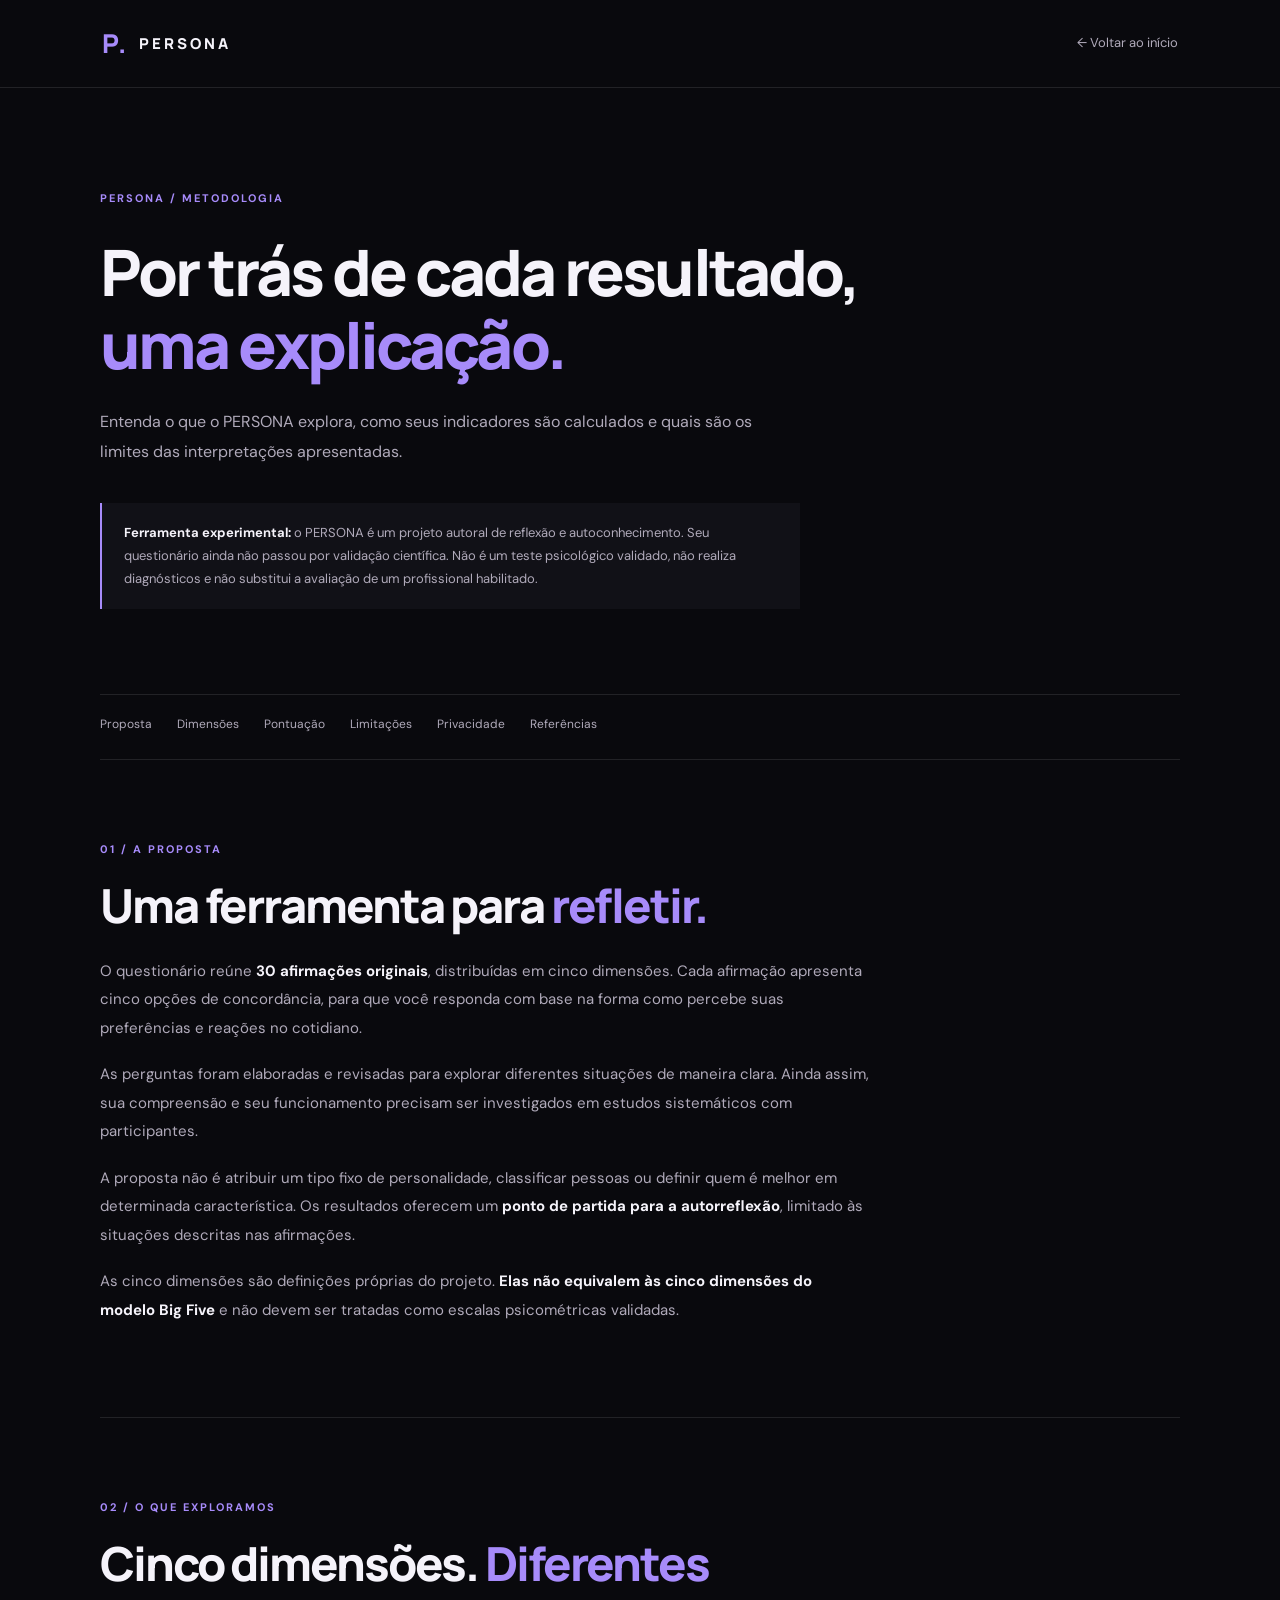
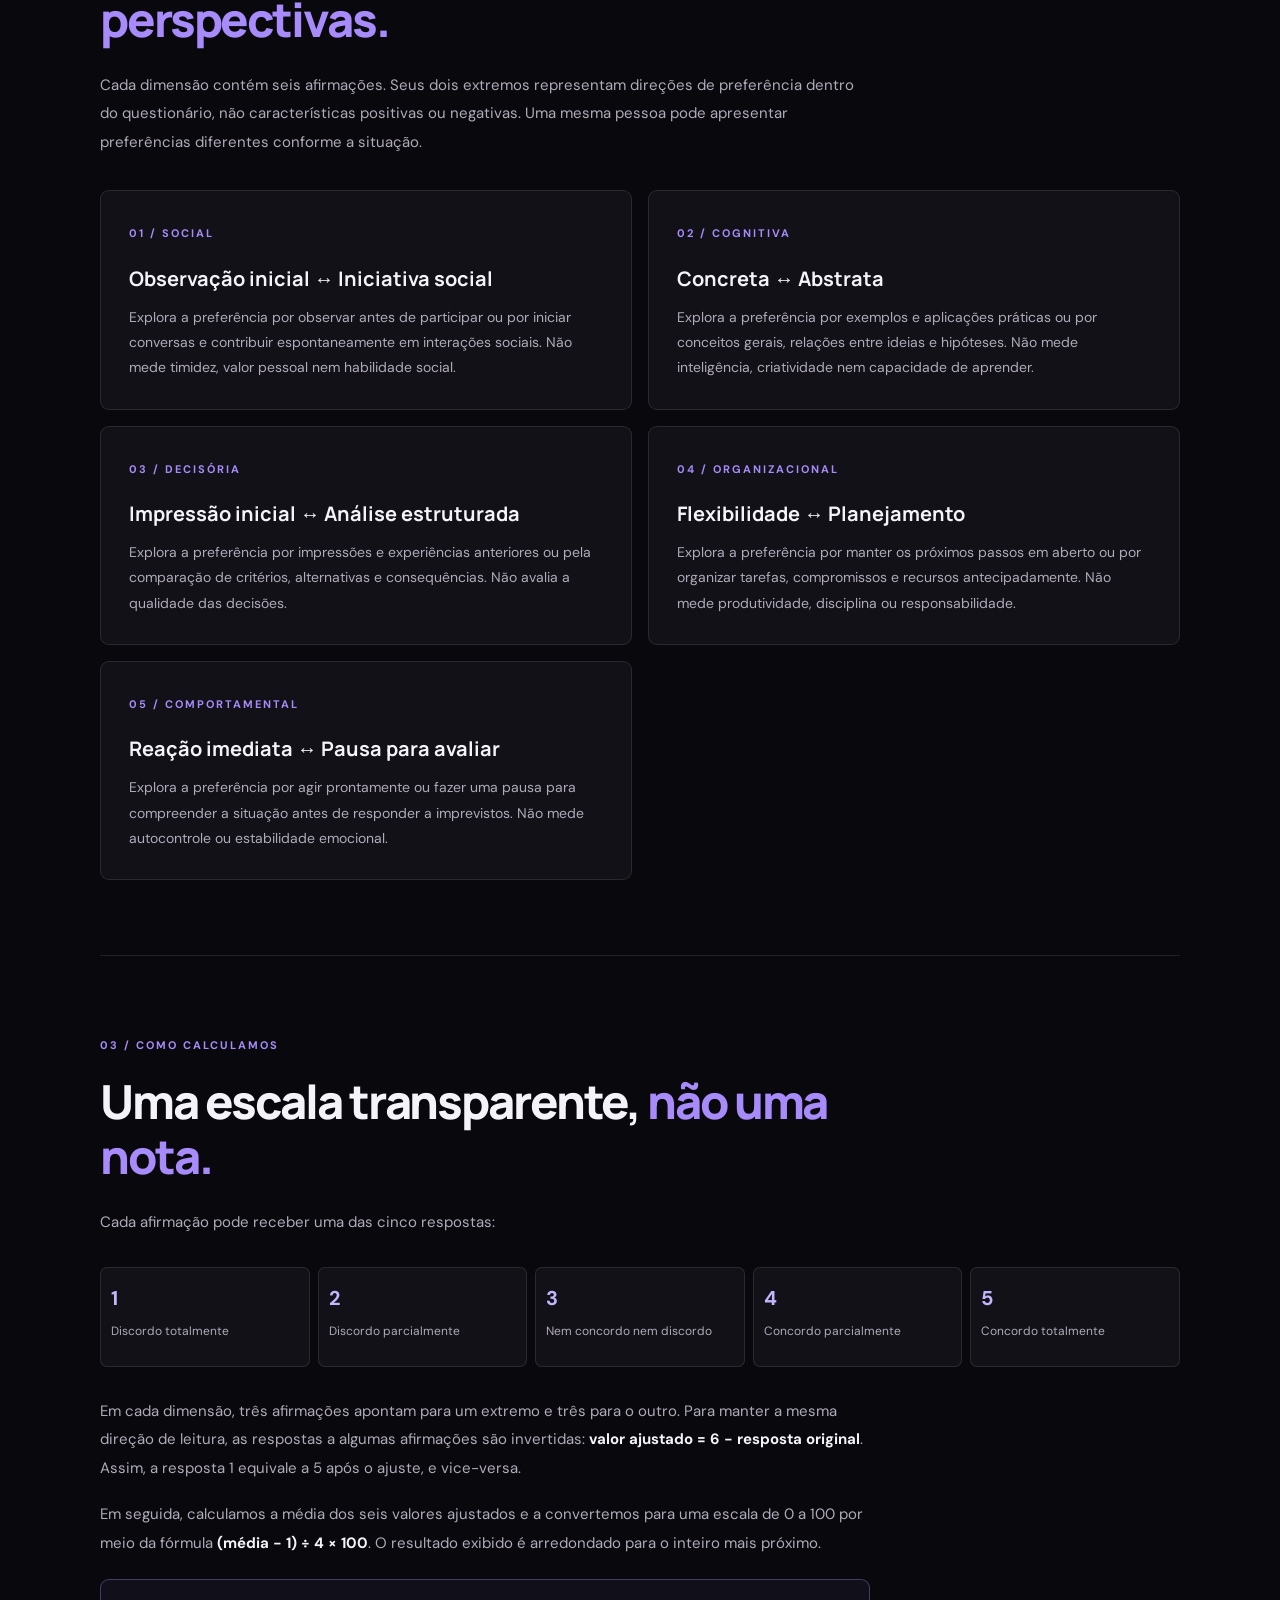
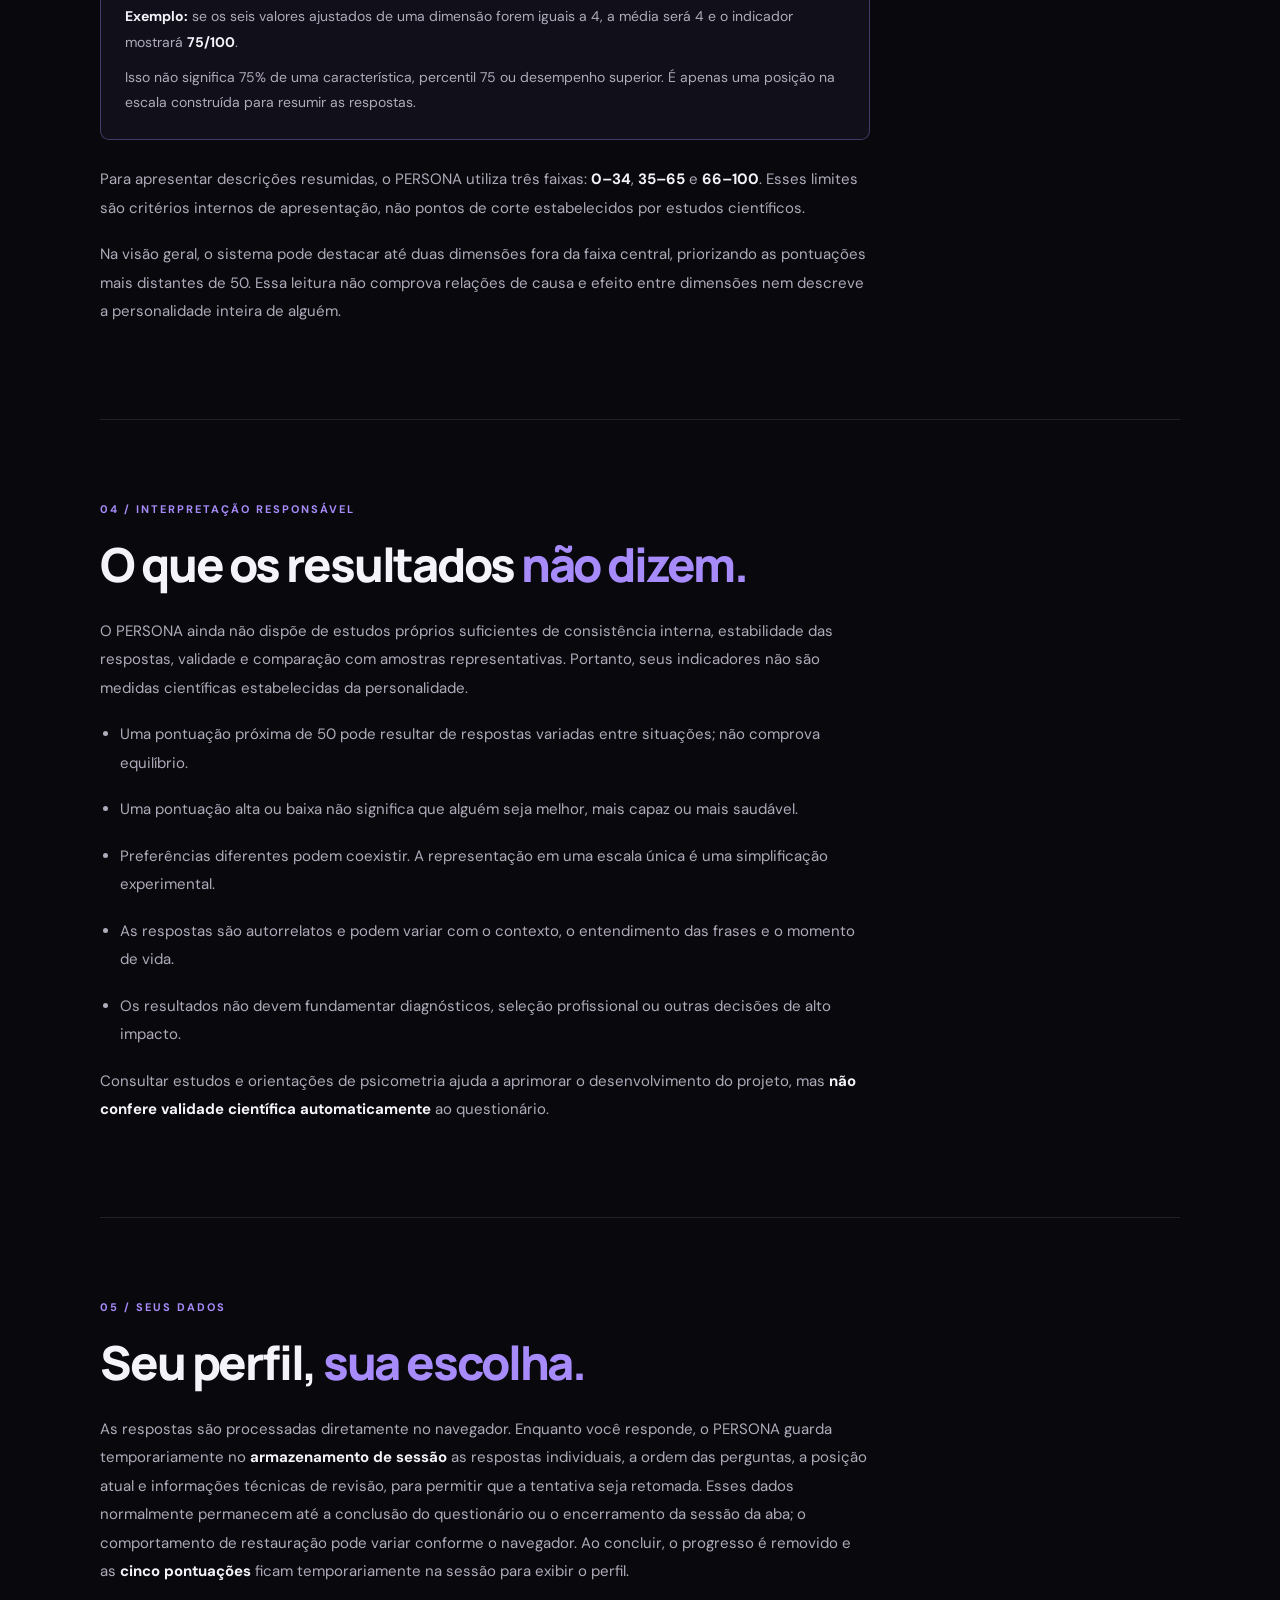
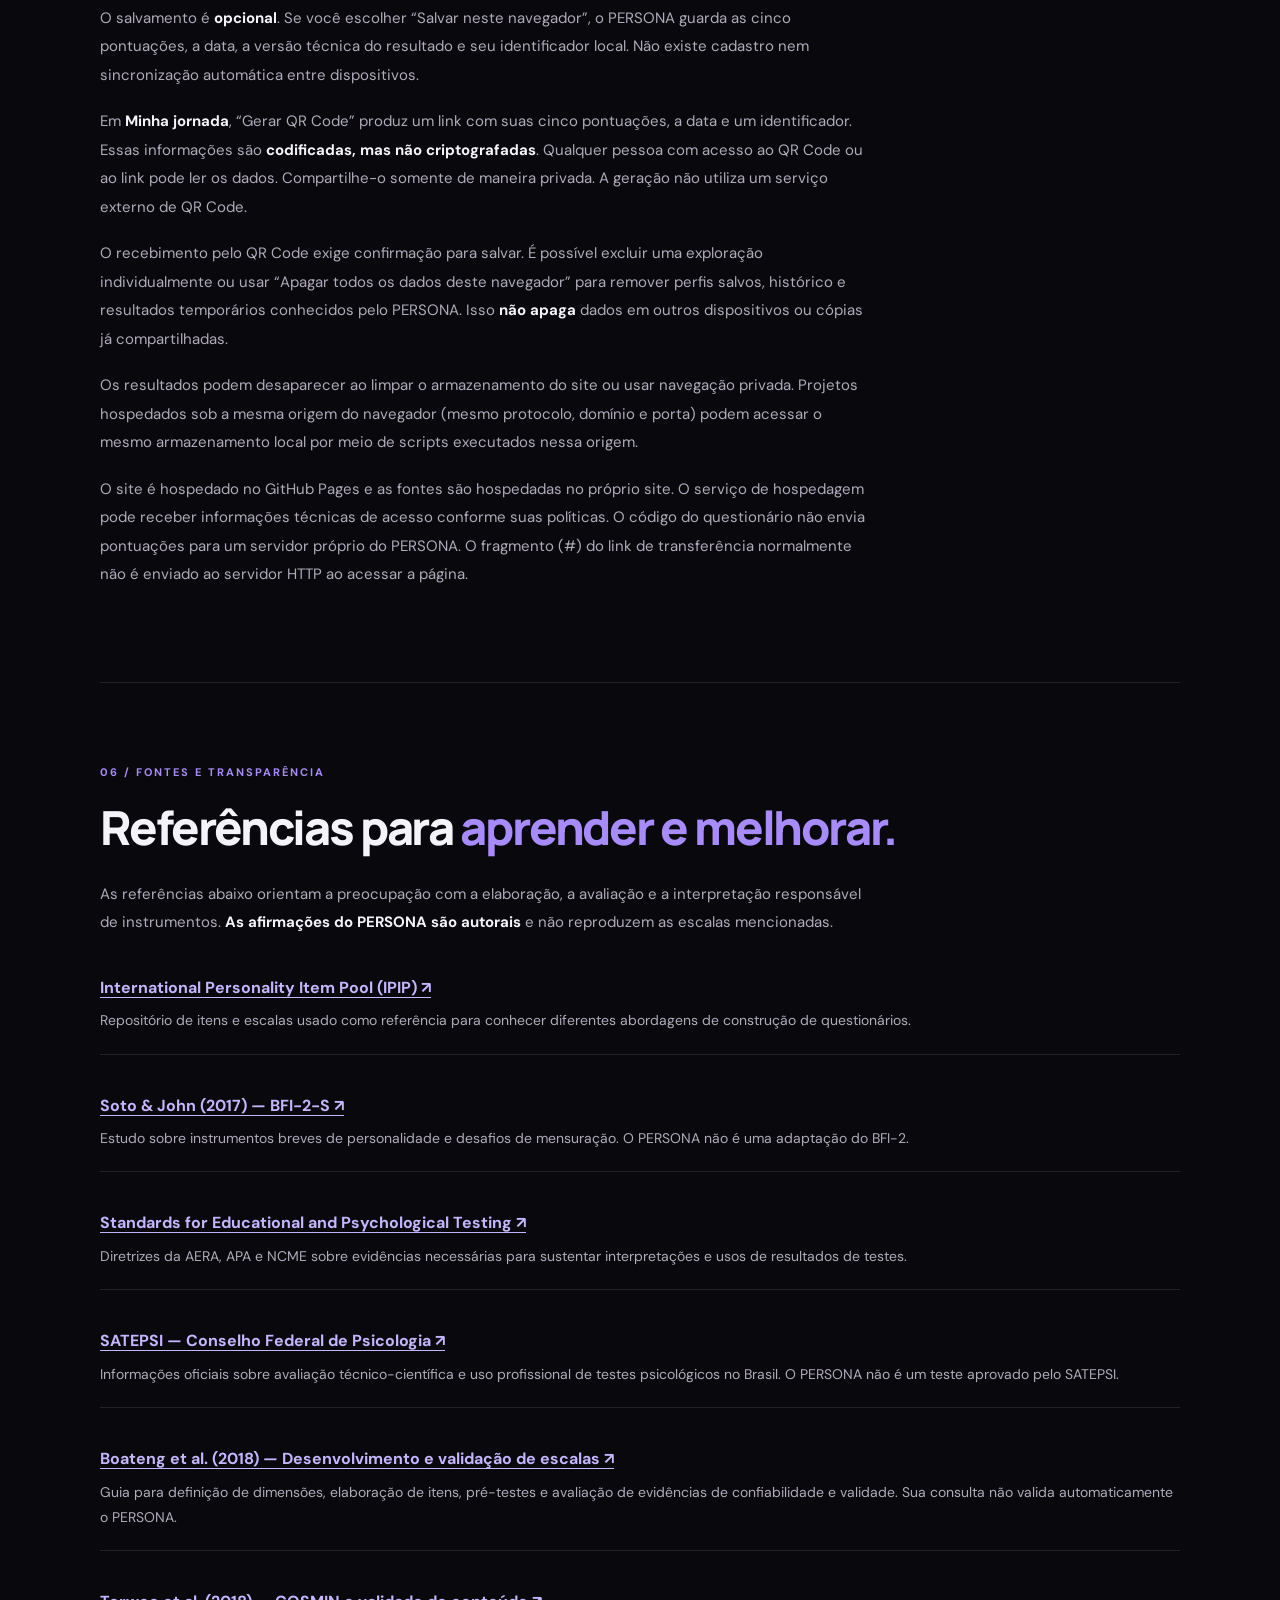
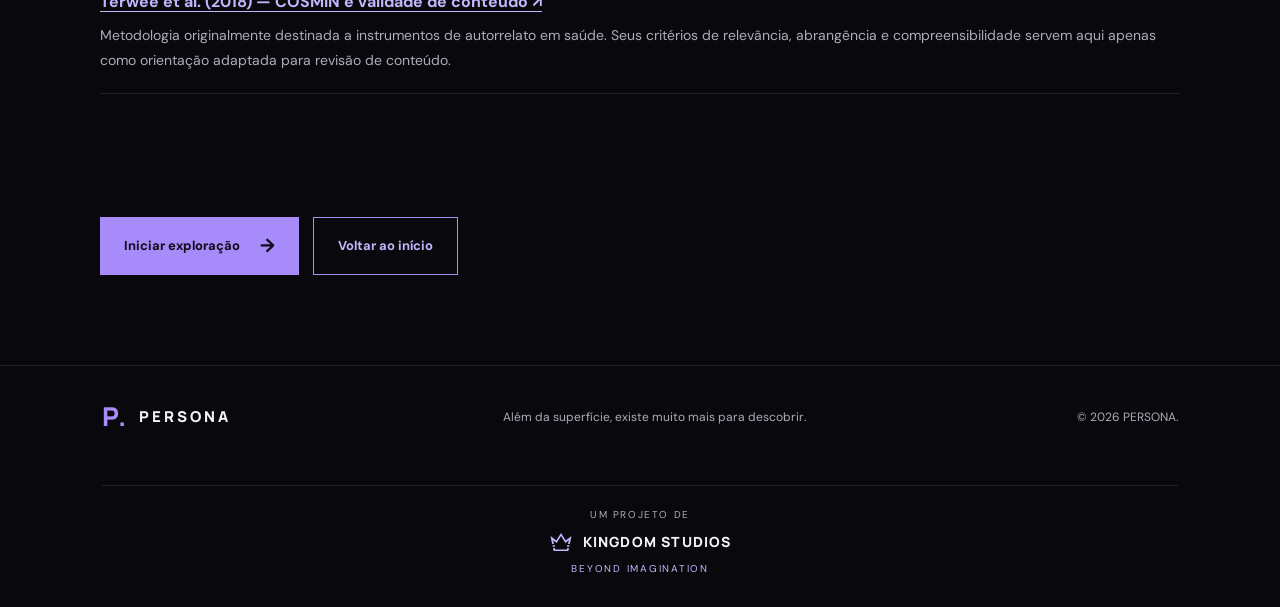
==== metodologia.html @ 6b1ae789 "fix(a11y): clarify result meters and sharing previews" ====
<!DOCTYPE html>
<html lang="pt-BR">
<head>
    <meta charset="UTF-8">
    <link rel="icon" type="image/svg+xml" href="persona-icon.svg?v=1">
    <meta http-equiv="Content-Security-Policy" content="default-src 'self'; script-src 'self'; style-src 'self'; font-src 'self'; img-src 'self' data:; connect-src 'self'; object-src 'none'; frame-src 'none'; base-uri 'self'; form-action 'self'; upgrade-insecure-requests">
    <meta name="referrer" content="no-referrer">
    <meta name="viewport" content="width=device-width, initial-scale=1.0">
    <meta name="description" content="Conheça a metodologia do PERSONA: dimensões exploradas, elaboração das perguntas, cálculo dos indicadores, limitações e privacidade.">
    <meta name="theme-color" content="#09090d">
    <title>Metodologia — PERSONA</title>

    <link rel="stylesheet" href="fonts.css?v=2">
    <link rel="stylesheet" href="style.css?v=3">
    <link rel="stylesheet" href="metodologia.css?v=1">
    <link rel="stylesheet" href="persona-interface.css?v=1">

</head>
<body>
    <a class="skip-link" href="#conteudo-principal">Pular para o conteúdo principal</a>
    <header class="header">
        <a href="index.html" class="logo" aria-label="PERSONA — Página inicial">
            <span class="logo-symbol">P.</span> PERSONA
        </a>
        <a href="index.html" class="header-link">← Voltar ao início</a>
    </header>

    <main id="conteudo-principal" tabindex="-1" class="method-main">
        <section class="method-hero" aria-labelledby="method-title">
            <span class="method-tag">PERSONA / METODOLOGIA</span>
            <h1 id="method-title">Por trás de cada resultado, <span>uma explicação.</span></h1>
            <p class="method-lead">
                Entenda o que o PERSONA explora, como seus indicadores são calculados
                e quais são os limites das interpretações apresentadas.
            </p>
            <div class="method-notice">
                <strong>Ferramenta experimental:</strong> o PERSONA é um projeto autoral
                de reflexão e autoconhecimento. Seu questionário ainda não passou
                por validação científica. Não é um teste psicológico validado,
                não realiza diagnósticos e não substitui a avaliação de um
                profissional habilitado.
            </div>
        </section>

        <nav class="method-nav" aria-label="Seções da metodologia">
            <a href="#proposta">Proposta</a>
            <a href="#dimensoes">Dimensões</a>
            <a href="#pontuacao">Pontuação</a>
            <a href="#limites">Limitações</a>
            <a href="#privacidade">Privacidade</a>
            <a href="#referencias">Referências</a>
        </nav>

        <section class="method-section" id="proposta" aria-labelledby="proposta-title">
            <span class="method-tag">01 / A PROPOSTA</span>
            <h2 id="proposta-title">Uma ferramenta para <span>refletir.</span></h2>
            <div class="method-text">
                <p>
                    O questionário reúne <strong>30 afirmações originais</strong>,
                    distribuídas em cinco dimensões. Cada afirmação apresenta
                    cinco opções de concordância, para que você responda com base
                    na forma como percebe suas preferências e reações no cotidiano.
                </p>
                <p>
                    As perguntas foram elaboradas e revisadas para explorar
                    diferentes situações de maneira clara. Ainda assim, sua
                    compreensão e seu funcionamento precisam ser investigados
                    em estudos sistemáticos com participantes.
                </p>
                <p>
                    A proposta não é atribuir um tipo fixo de personalidade,
                    classificar pessoas ou definir quem é melhor em determinada
                    característica. Os resultados oferecem um <strong>ponto de
                    partida para a autorreflexão</strong>, limitado às situações
                    descritas nas afirmações.
                </p>
                <p>
                    As cinco dimensões são definições próprias do projeto.
                    <strong>Elas não equivalem às cinco dimensões do modelo Big Five</strong>
                    e não devem ser tratadas como escalas psicométricas validadas.
                </p>
            </div>
        </section>

        <section class="method-section" id="dimensoes" aria-labelledby="dimensoes-title">
            <span class="method-tag">02 / O QUE EXPLORAMOS</span>
            <h2 id="dimensoes-title">Cinco dimensões. <span>Diferentes perspectivas.</span></h2>
            <div class="method-text">
                <p>
                    Cada dimensão contém seis afirmações. Seus dois extremos
                    representam direções de preferência dentro do questionário,
                    não características positivas ou negativas. Uma mesma pessoa
                    pode apresentar preferências diferentes conforme a situação.
                </p>
            </div>
            <div class="method-grid">
                <article class="method-card">
                    <span class="method-number">01 / SOCIAL</span>
                    <h3>Observação inicial ↔ Iniciativa social</h3>
                    <p>
                        Explora a preferência por observar antes de participar
                        ou por iniciar conversas e contribuir espontaneamente
                        em interações sociais. Não mede timidez, valor pessoal
                        nem habilidade social.
                    </p>
                </article>
                <article class="method-card">
                    <span class="method-number">02 / COGNITIVA</span>
                    <h3>Concreta ↔ Abstrata</h3>
                    <p>
                        Explora a preferência por exemplos e aplicações práticas
                        ou por conceitos gerais, relações entre ideias e hipóteses.
                        Não mede inteligência, criatividade nem capacidade de aprender.
                    </p>
                </article>
                <article class="method-card">
                    <span class="method-number">03 / DECISÓRIA</span>
                    <h3>Impressão inicial ↔ Análise estruturada</h3>
                    <p>
                        Explora a preferência por impressões e experiências
                        anteriores ou pela comparação de critérios, alternativas
                        e consequências. Não avalia a qualidade das decisões.
                    </p>
                </article>
                <article class="method-card">
                    <span class="method-number">04 / ORGANIZACIONAL</span>
                    <h3>Flexibilidade ↔ Planejamento</h3>
                    <p>
                        Explora a preferência por manter os próximos passos
                        em aberto ou por organizar tarefas, compromissos e
                        recursos antecipadamente. Não mede produtividade,
                        disciplina ou responsabilidade.
                    </p>
                </article>
                <article class="method-card">
                    <span class="method-number">05 / COMPORTAMENTAL</span>
                    <h3>Reação imediata ↔ Pausa para avaliar</h3>
                    <p>
                        Explora a preferência por agir prontamente ou fazer
                        uma pausa para compreender a situação antes de responder
                        a imprevistos. Não mede autocontrole ou estabilidade emocional.
                    </p>
                </article>
            </div>
        </section>

        <section class="method-section" id="pontuacao" aria-labelledby="pontuacao-title">
            <span class="method-tag">03 / COMO CALCULAMOS</span>
            <h2 id="pontuacao-title">Uma escala transparente, <span>não uma nota.</span></h2>
            <div class="method-text">
                <p>Cada afirmação pode receber uma das cinco respostas:</p>
            </div>
            <div class="method-scale" aria-label="Escala de concordância, de um a cinco">
                <div class="method-scale-item"><b>1</b><span>Discordo totalmente</span></div>
                <div class="method-scale-item"><b>2</b><span>Discordo parcialmente</span></div>
                <div class="method-scale-item"><b>3</b><span>Nem concordo nem discordo</span></div>
                <div class="method-scale-item"><b>4</b><span>Concordo parcialmente</span></div>
                <div class="method-scale-item"><b>5</b><span>Concordo totalmente</span></div>
            </div>
            <div class="method-text">
                <p>
                    Em cada dimensão, três afirmações apontam para um extremo
                    e três para o outro. Para manter a mesma direção de leitura,
                    as respostas a algumas afirmações são invertidas:
                    <strong>valor ajustado = 6 − resposta original</strong>.
                    Assim, a resposta 1 equivale a 5 após o ajuste, e vice-versa.
                </p>
                <p>
                    Em seguida, calculamos a média dos seis valores ajustados
                    e a convertemos para uma escala de 0 a 100 por meio da fórmula
                    <strong>(média − 1) ÷ 4 × 100</strong>. O resultado exibido
                    é arredondado para o inteiro mais próximo.
                </p>
            </div>
            <div class="method-example">
                <p>
                    <strong>Exemplo:</strong> se os seis valores ajustados de
                    uma dimensão forem iguais a 4, a média será 4 e o indicador
                    mostrará <strong>75/100</strong>.
                </p>
                <p>
                    Isso não significa 75% de uma característica, percentil 75
                    ou desempenho superior. É apenas uma posição na escala
                    construída para resumir as respostas.
                </p>
            </div>
            <div class="method-text method-text--spaced">
                <p>
                    Para apresentar descrições resumidas, o PERSONA utiliza
                    três faixas: <strong>0–34</strong>, <strong>35–65</strong>
                    e <strong>66–100</strong>. Esses limites são critérios
                    internos de apresentação, não pontos de corte estabelecidos
                    por estudos científicos.
                </p>
                <p>
                    Na visão geral, o sistema pode destacar até duas dimensões
                    fora da faixa central, priorizando as pontuações mais distantes
                    de 50. Essa leitura não comprova relações de causa e efeito
                    entre dimensões nem descreve a personalidade inteira de alguém.
                </p>
            </div>
        </section>

        <section class="method-section" id="limites" aria-labelledby="limites-title">
            <span class="method-tag">04 / INTERPRETAÇÃO RESPONSÁVEL</span>
            <h2 id="limites-title">O que os resultados <span>não dizem.</span></h2>
            <div class="method-text">
                <p>
                    O PERSONA ainda não dispõe de estudos próprios suficientes
                    de consistência interna, estabilidade das respostas, validade
                    e comparação com amostras representativas. Portanto, seus
                    indicadores não são medidas científicas estabelecidas da personalidade.
                </p>
                <ul class="method-list">
                    <li>Uma pontuação próxima de 50 pode resultar de respostas variadas entre situações; não comprova equilíbrio.</li>
                    <li>Uma pontuação alta ou baixa não significa que alguém seja melhor, mais capaz ou mais saudável.</li>
                    <li>Preferências diferentes podem coexistir. A representação em uma escala única é uma simplificação experimental.</li>
                    <li>As respostas são autorrelatos e podem variar com o contexto, o entendimento das frases e o momento de vida.</li>
                    <li>Os resultados não devem fundamentar diagnósticos, seleção profissional ou outras decisões de alto impacto.</li>
                </ul>
                <p>
                    Consultar estudos e orientações de psicometria ajuda a aprimorar
                    o desenvolvimento do projeto, mas <strong>não confere validade
                    científica automaticamente</strong> ao questionário.
                </p>
            </div>
        </section>

        <section class="method-section" id="privacidade" aria-labelledby="privacidade-title">
            <span class="method-tag">05 / SEUS DADOS</span>
            <h2 id="privacidade-title">Seu perfil, <span>sua escolha.</span></h2>
            <div class="method-text">
                <p>As respostas são processadas diretamente no navegador. Enquanto você responde, o PERSONA guarda temporariamente no <strong>armazenamento de sessão</strong> as respostas individuais, a ordem das perguntas, a posição atual e informações técnicas de revisão, para permitir que a tentativa seja retomada. Esses dados normalmente permanecem até a conclusão do questionário ou o encerramento da sessão da aba; o comportamento de restauração pode variar conforme o navegador. Ao concluir, o progresso é removido e as <strong>cinco pontuações</strong> ficam temporariamente na sessão para exibir o perfil.</p>
                <p>O salvamento é <strong>opcional</strong>. Se você escolher “Salvar neste navegador”, o PERSONA guarda as cinco pontuações, a data, a versão técnica do resultado e seu identificador local. Não existe cadastro nem sincronização automática entre dispositivos.</p>
                <p>Em <strong>Minha jornada</strong>, “Gerar QR Code” produz um link com suas cinco pontuações, a data e um identificador. Essas informações são <strong>codificadas, mas não criptografadas</strong>. Qualquer pessoa com acesso ao QR Code ou ao link pode ler os dados. Compartilhe-o somente de maneira privada. A geração não utiliza um serviço externo de QR Code.</p>
                <p>O recebimento pelo QR Code exige confirmação para salvar. É possível excluir uma exploração individualmente ou usar <a href="minha-jornada.html#privacidade-local">“Apagar todos os dados deste navegador”</a> para remover perfis salvos, histórico e resultados temporários conhecidos pelo PERSONA. Isso <strong>não apaga</strong> dados em outros dispositivos ou cópias já compartilhadas.</p>
                <p>Os resultados podem desaparecer ao limpar o armazenamento do site ou usar navegação privada. Projetos hospedados sob a mesma origem do navegador (mesmo protocolo, domínio e porta) podem acessar o mesmo armazenamento local por meio de scripts executados nessa origem.</p>
                <p>O site é hospedado no GitHub Pages e as fontes são hospedadas no próprio site. O serviço de hospedagem pode receber informações técnicas de acesso conforme suas políticas. O código do questionário não envia pontuações para um servidor próprio do PERSONA. O fragmento (#) do link de transferência normalmente não é enviado ao servidor HTTP ao acessar a página.</p>
            </div>
        </section>

        <section class="method-section" id="referencias" aria-labelledby="referencias-title">
            <span class="method-tag">06 / FONTES E TRANSPARÊNCIA</span>
            <h2 id="referencias-title">Referências para <span>aprender e melhorar.</span></h2>
            <div class="method-text">
                <p>
                    As referências abaixo orientam a preocupação com a elaboração,
                    a avaliação e a interpretação responsável de instrumentos.
                    <strong>As afirmações do PERSONA são autorais</strong> e não
                    reproduzem as escalas mencionadas.
                </p>
            </div>
            <div class="method-reference">
                <a href="https://ipip.ori.org/" target="_blank" rel="noopener noreferrer">International Personality Item Pool (IPIP) ↗</a>
                <p>Repositório de itens e escalas usado como referência para conhecer diferentes abordagens de construção de questionários.</p>
            </div>
            <div class="method-reference">
                <a href="https://www.sciencedirect.com/science/article/pii/S0092656616301325" target="_blank" rel="noopener noreferrer">Soto &amp; John (2017) — BFI-2-S ↗</a>
                <p>Estudo sobre instrumentos breves de personalidade e desafios de mensuração. O PERSONA não é uma adaptação do BFI-2.</p>
            </div>
            <div class="method-reference">
                <a href="https://www.testingstandards.net/" target="_blank" rel="noopener noreferrer">Standards for Educational and Psychological Testing ↗</a>
                <p>Diretrizes da AERA, APA e NCME sobre evidências necessárias para sustentar interpretações e usos de resultados de testes.</p>
            </div>
            <div class="method-reference">
                <a href="https://satepsi.cfp.org.br/" target="_blank" rel="noopener noreferrer">SATEPSI — Conselho Federal de Psicologia ↗</a>
                <p>Informações oficiais sobre avaliação técnico-científica e uso profissional de testes psicológicos no Brasil. O PERSONA não é um teste aprovado pelo SATEPSI.</p>
            </div>
            <div class="method-reference">
                <a href="https://doi.org/10.3389/fpubh.2018.00149" target="_blank" rel="noopener noreferrer">Boateng et al. (2018) — Desenvolvimento e validação de escalas ↗</a>
                <p>Guia para definição de dimensões, elaboração de itens, pré-testes e avaliação de evidências de confiabilidade e validade. Sua consulta não valida automaticamente o PERSONA.</p>
            </div>
            <div class="method-reference">
                <a href="https://doi.org/10.1007/s11136-018-1829-0" target="_blank" rel="noopener noreferrer">Terwee et al. (2018) — COSMIN e validade de conteúdo ↗</a>
                <p>Metodologia originalmente destinada a instrumentos de autorrelato em saúde. Seus critérios de relevância, abrangência e compreensibilidade servem aqui apenas como orientação adaptada para revisão de conteúdo.</p>
            </div>
        </section>

        <div class="method-footer-actions">
            <a href="quiz.html" class="primary-button">Iniciar exploração <span aria-hidden="true">→</span></a>
            <a href="index.html" class="secondary-button">Voltar ao início</a>
        </div>
    </main>

    <footer class="footer">
        <a href="index.html" class="logo" aria-label="PERSONA — Página inicial">
            <span class="logo-symbol">P.</span> PERSONA
        </a>
        <p>Além da superfície, existe muito mais para descobrir.</p>
        <span>© <span id="current-year"></span> PERSONA.</span>
    </footer>

    <!-- Ano do rodapé atualizado pelo módulo persona-interface.js -->
    <script src="persona-interface.js?v=5" defer></script>
</body>
</html>
---- fonts.css ----
/* Fontes locais do Persona — licenças em /fonts */
@font-face {
  font-family: "DM Sans";
  src: url("./fonts/DMSans%5Bopsz%2Cwght%5D.ttf?v=1") format("truetype");
  font-style: normal;
  font-weight: 400 700;
  font-display: swap;
}

@font-face {
  font-family: "Manrope";
  src: url("./fonts/Manrope%5Bwght%5D.ttf?v=1") format("truetype");
  font-style: normal;
  font-weight: 400 800;
  font-display: swap;
}
---- style.css ----
:root {
    --background: #09090d;
    --surface: #111117;
    --surface-hover: #191820;

    --purple: #a78bfa;
    --purple-light: #c4b5fd;

    --text: #f5f3fa;
    --muted: #b0aaba;

    --border: rgba(255, 255, 255, 0.10);
}

* {
    margin: 0;
    padding: 0;
    box-sizing: border-box;
}

html {
    scroll-behavior: smooth;
}

body {
    background: var(--background);
    color: var(--text);
    font-family: "DM Sans", sans-serif;
    line-height: 1.6;
    overflow-x: hidden;
}

a {
    color: inherit;
    text-decoration: none;
}

/* Indicador global de foco; regras específicas podem refiná-lo. */
:where(a[href], button, input, select, textarea, summary, [tabindex]):focus-visible {
    outline: 2px solid var(--purple-light);
    outline-offset: 5px;
}

::selection {
    background: var(--purple);
    color: #100c19;
}

/* =========================
   CABEÇALHO
========================= */

.header {
    width: 100%;
    min-height: 88px;
    padding: 0 8%;

    display: flex;
    align-items: center;
    justify-content: space-between;
    gap: 24px;

    border-bottom: 1px solid var(--border);
}

.logo {
    display: flex;
    align-items: center;
    gap: 10px;

    font-family: "Manrope", sans-serif;
    font-size: 15px;
    font-weight: 800;
    letter-spacing: 3px;
    white-space: nowrap;
}

.logo-symbol {
    color: var(--purple);
    font-size: 26px;
}

.navigation {
    display: flex;
    align-items: center;
    gap: 38px;
}

.navigation a,
.header-link {
    font-size: 13px;
    color: var(--muted);
    transition: color 0.25s ease;
}

.navigation a:hover,
.header-link:hover {
    color: var(--purple-light);
}

.header-link span {
    color: var(--purple);
    margin-left: 5px;
}

/* =========================
   SEÇÃO PRINCIPAL
========================= */

.hero {
    min-height: 690px;
    padding: 100px 10% 110px;

    display: grid;
    grid-template-columns:
        minmax(0, 1.45fr)
        minmax(0, 0.85fr);

    align-items: center;
    gap: clamp(30px, 4vw, 65px);

    position: relative;
    overflow: hidden;
}

.hero-content {
    min-width: 0;
    max-width: 720px;
    position: relative;
    z-index: 2;
}

.eyebrow,
.section-tag {
    font-size: 11px;
    letter-spacing: 2.5px;
    color: var(--purple);
    font-weight: 700;
}

.eyebrow {
    display: flex;
    align-items: center;
    gap: 10px;
    margin-bottom: 30px;
}

.status-dot {
    width: 7px;
    height: 7px;
    flex-shrink: 0;

    background: var(--purple);
    border-radius: 50%;
    box-shadow: 0 0 12px var(--purple);
}

h1,
h2 {
    font-family: "Manrope", sans-serif;
    font-weight: 800;
    letter-spacing: -0.045em;
    line-height: 1.12;
}

.hero h1 {
    font-size: clamp(44px, 4.3vw, 64px);
    text-wrap: balance;
}

h1 span,
h2 span {
    color: var(--purple);
}

.hero-description {
    color: var(--muted);
    max-width: 465px;

    margin: 30px 0 35px;

    font-size: 15px;
    line-height: 1.85;
}

/* =========================
   BOTÕES
========================= */

.primary-button,
.secondary-button {
    display: inline-flex;
    align-items: center;
    justify-content: center;
    gap: 20px;

    padding: 16px 24px;

    font-size: 13px;
    font-weight: 700;
    line-height: 1.4;

    transition:
        background 0.25s ease,
        color 0.25s ease,
        transform 0.25s ease,
        border-color 0.25s ease;
}

.primary-button {
    background: var(--purple);
    color: #100c19;
}

.primary-button:hover {
    background: var(--purple-light);
    transform: translateY(-3px);
}

.primary-button span {
    font-size: 19px;
}

.hero-note {
    margin-top: 48px;

    display: flex;
    align-items: center;
    gap: 12px;

    color: var(--muted);
    font-size: 12px;
    letter-spacing: 0.5px;
}

.note-line {
    width: 35px;
    height: 1px;
    flex-shrink: 0;
    background: var(--purple);
}

/* =========================
   IDENTIDADE GEOMÉTRICA
========================= */

.hero-visual {
    width: min(100%, 380px);
    aspect-ratio: 1;

    position: relative;
    display: grid;
    place-items: center;

    justify-self: center;
    isolation: isolate;
}

.visual-glow {
    position: absolute;

    width: 60%;
    height: 60%;

    background: rgba(139, 92, 246, 0.15);
    filter: blur(75px);
    border-radius: 50%;

    pointer-events: none;
}

.orbit {
    position: absolute;

    border: 1px solid rgba(167, 139, 250, 0.27);
    border-radius: 50%;

    pointer-events: none;
}

.orbit-one {
    width: 42%;
    height: 42%;
}

.orbit-two {
    width: 68%;
    height: 68%;
}

.orbit-three {
    width: 94%;
    height: 94%;

    border-style: dashed;
    animation: rotate 48s linear infinite;
}

.visual-center {
    width: 105px;
    height: 105px;

    border: 1px solid var(--purple);

    display: grid;
    place-items: center;

    transform: rotate(45deg);

    background: rgba(167, 139, 250, 0.08);
    box-shadow: 0 0 55px rgba(167, 139, 250, 0.16);
}

.center-symbol {
    font-family: "Manrope", sans-serif;
    font-size: 55px;
    font-weight: 800;

    color: var(--purple-light);
    transform: rotate(-45deg);
}

.visual-label {
    position: absolute;

    font-size: 10px;
    letter-spacing: 1.5px;
    font-weight: 600;

    color: var(--muted);
    white-space: nowrap;
}

.label-one {
    top: 7%;
    left: 50%;
    transform: translateX(-50%);
}

.label-two {
    right: -3%;
    top: 50%;
    transform: translateY(-50%);
}

.label-three {
    bottom: 7%;
    left: 50%;
    transform: translateX(-50%);
}

.hero-index {
    position: absolute;
    bottom: 35px;
    right: 8%;

    display: flex;
    align-items: center;
    gap: 12px;

    color: var(--muted);
    font-size: 10px;
}

.hero-index span:first-child {
    color: var(--purple);
}

.index-line {
    width: 45px;
    height: 1px;
    background: var(--border);
}

/* =========================
   SEÇÕES
========================= */

.section {
    padding: 110px 10%;
    border-top: 1px solid var(--border);
}

.section-heading h2 {
    max-width: 900px;
    margin-top: 24px;

    font-size: clamp(36px, 4.5vw, 58px);
    text-wrap: balance;
}

/* =========================
   CONCEITO
========================= */

.concept-content {
    max-width: 570px;
    margin: 45px 0 0 auto;
}

.concept-content p {
    color: var(--muted);
    margin-bottom: 20px;

    line-height: 1.95;
    font-size: 15px;
}

.concept-content strong {
    color: var(--text);
    font-weight: 700;
}

.concept-signature {
    display: inline-block;
    margin-top: 15px;

    color: var(--purple);
    font-size: 11px;
    letter-spacing: 1.5px;
}

/* =========================
   DIMENSÕES
========================= */

.dimension-grid {
    margin-top: 55px;

    display: grid;
    grid-template-columns: repeat(3, minmax(0, 1fr));
    gap: 16px;
}

.dimension-card {
    position: relative;
    min-height: 235px;

    padding: 30px;

    background: var(--surface);
    border: 1px solid var(--border);

    transition:
        background 0.3s ease,
        border-color 0.3s ease,
        transform 0.3s ease;
}

.dimension-card:hover {
    background: var(--surface-hover);
    border-color: rgba(167, 139, 250, 0.5);
    transform: translateY(-4px);
}

.card-number {
    color: var(--purple);
    font-size: 11px;
    letter-spacing: 2px;
    font-weight: 700;
}

.dimension-card h3 {
    margin-top: 32px;

    font-family: "Manrope", sans-serif;
    font-size: 20px;
    font-weight: 700;
}

.dimension-card p {
    margin-top: 13px;

    color: var(--muted);
    font-size: 14px;
    line-height: 1.75;
}

.card-arrow {
    position: absolute;
    right: 27px;
    top: 27px;

    color: var(--purple);
    font-size: 15px;
}

/* =========================
   ENCERRAMENTO
========================= */

.closing {
    padding: 120px 10%;

    text-align: center;

    background: radial-gradient(
        ellipse at center,
        rgba(139, 92, 246, 0.12),
        transparent 65%
    );

    border-top: 1px solid var(--border);
}

.closing h2 {
    margin-top: 28px;
    font-size: clamp(40px, 5.5vw, 68px);
    text-wrap: balance;
}

.closing p {
    max-width: 580px;
    margin: 25px auto 35px;

    color: var(--muted);
    font-size: 15px;
    line-height: 1.8;
}

.secondary-button {
    background: transparent;
    border: 1px solid var(--purple);
    color: var(--purple-light);
}

.secondary-button:hover {
    background: var(--purple);
    color: #100c19;
    transform: translateY(-3px);
}

/* =========================
   RODAPÉ
========================= */

.footer {
    min-height: 110px;
    padding: 30px 8%;

    border-top: 1px solid var(--border);

    display: flex;
    align-items: center;
    justify-content: space-between;
    gap: 25px;
}

.footer p,
.footer > span {
    font-size: 12px;
    color: var(--muted);
}

/* =========================
   ANIMAÇÕES
========================= */

@keyframes rotate {
    from {
        transform: rotate(0deg);
    }

    to {
        transform: rotate(360deg);
    }
}

/* =========================
   TABLETS
========================= */

@media (max-width: 900px) {

    .hero {
        min-height: auto;
        padding: 85px 8% 105px;

        grid-template-columns: 1fr;
        gap: 45px;
    }

    .hero-content {
        max-width: 760px;
    }

    .hero h1 {
        font-size: clamp(45px, 6.4vw, 64px);
    }

    .hero-visual {
        width: min(100%, 330px);
        margin: 0 auto;
    }

    .hero-index {
        right: 8%;
        bottom: 25px;
    }

    .section {
        padding: 90px 8%;
    }

    .dimension-grid {
        grid-template-columns: repeat(2, minmax(0, 1fr));
    }

    .closing {
        padding: 100px 8%;
    }
}

/* =========================
   CELULARES
========================= */

@media (max-width: 600px) {

    .header {
        min-height: 72px;
        padding: 0 6%;
    }

    .logo {
        font-size: 13px;
        letter-spacing: 2px;
    }

    .logo-symbol {
        font-size: 23px;
    }

    .navigation {
        display: none;
    }

    .header-link {
        font-size: 12px;
    }

    .hero {
        padding: 75px 7% 90px;
        gap: 42px;
    }

    .eyebrow,
    .section-tag {
        font-size: 10px;
        letter-spacing: 1.7px;
    }

    .eyebrow {
        margin-bottom: 25px;
    }

    .hero h1 {
        font-size: clamp(36px, 10vw, 50px);
        letter-spacing: -0.05em;
        line-height: 1.14;
    }

    .hero h1 br {
        display: none;
    }

    .hero-description {
        margin: 25px 0 30px;
        font-size: 14px;
        line-height: 1.85;
    }

    .primary-button,
    .secondary-button {
        padding: 15px 21px;
        font-size: 12px;
    }

    .hero-note {
        margin-top: 38px;
        font-size: 11px;
    }

    .hero-visual {
        width: min(100%, 300px);
    }

    .visual-center {
        width: 85px;
        height: 85px;
    }

    .center-symbol {
        font-size: 45px;
    }

    .visual-label {
        font-size: 9px;
        letter-spacing: 1px;
    }

    .label-two {
        right: 0;
    }

    .hero-index {
        right: 7%;
        bottom: 22px;
    }

    .section {
        padding: 85px 7%;
    }

    .section-heading h2 {
        margin-top: 20px;
        font-size: clamp(32px, 8vw, 42px);
        letter-spacing: -0.04em;
    }

    .concept-content {
        margin-top: 35px;
    }

    .concept-content p {
        font-size: 14px;
        line-height: 1.85;
    }

    .concept-signature {
        font-size: 10px;
        letter-spacing: 1px;
    }

    .dimension-grid {
        grid-template-columns: 1fr;
        gap: 14px;
        margin-top: 40px;
    }

    .dimension-card {
        min-height: 190px;
        padding: 26px;
    }

    .dimension-card h3 {
        margin-top: 25px;
        font-size: 19px;
    }

    .dimension-card p {
        font-size: 14px;
    }

    .closing {
        padding: 90px 7%;
    }

    .closing h2 {
        font-size: clamp(36px, 9vw, 48px);
    }

    .closing p {
        font-size: 14px;
    }

    .footer {
        flex-direction: column;
        text-align: center;
        gap: 18px;
        padding: 35px 7%;
    }
}

/* =========================
   TELAS MUITO PEQUENAS
========================= */

@media (max-width: 360px) {

    .hero h1 {
        font-size: 34px;
    }

    .hero-visual {
        width: min(100%, 270px);
    }

    .dimension-card {
        padding: 23px;
    }
}

/* =========================
   ACESSIBILIDADE
========================= */

@media (prefers-reduced-motion: reduce) {

    *,
    *::before,
    *::after {
        scroll-behavior: auto !important;
        animation-duration: 0.01ms !important;
        animation-iteration-count: 1 !important;
        transition-duration: 0.01ms !important;
    }
}


/* =========================================
   PERSONA — NAVEGAÇÃO RESPONSIVA
   Celulares e tablets pequenos
========================================= */

@media (max-width: 760px) {

    .header {
        display: grid;
        grid-template-columns: minmax(0, 1fr) auto;
        align-items: center;

        width: 100%;
        height: auto;
        min-height: 0;

        padding: 14px 6% 12px;
        gap: 12px;

        border-bottom: 1px solid var(--border);
    }

    /* Logo na primeira linha */

    .header > .logo {
        grid-column: 1;
        grid-row: 1;
        min-width: 0;
    }

    /* Botão Explorar na primeira linha */

    .header > .header-link {
        grid-column: 2;
        grid-row: 1;
        justify-self: end;
        white-space: nowrap;
    }

    /* Navegação abaixo do logo */

    .header > .navigation {
        grid-column: 1 / -1;
        grid-row: 2;

        display: flex;
        flex-wrap: wrap;
        align-items: center;

        width: 100%;
        gap: 8px 22px;

        padding-top: 12px;
        border-top: 1px solid var(--border);
    }

    /* Links do menu */

    .header > .navigation a {
        display: inline-block;
        padding: 3px 0;

        font-size: 12px;
        line-height: 1.5;
        white-space: nowrap;
    }

}

/* Acessibilidade: salto para o conteúdo principal. */
.skip-link {
    position: fixed;
    top: 1rem;
    left: 1rem;
    z-index: 10000;
    padding: 0.75rem 1rem;
    background: #ffffff;
    color: #171020;
    border-radius: 0.5rem;
    font-weight: 700;
    transform: translateY(calc(-100% - 2rem));
}
.skip-link:focus {
    transform: none;
    outline: 3px solid #a78bfa;
    outline-offset: 3px;
}
---- metodologia.css ----
/* Estilos exclusivos da página Metodologia. */
/* Estilos próprios da página; preservam a identidade visual do PERSONA. */
        .method-main { width: min(1080px, 86%); margin: 0 auto; }
        .method-hero { padding: 96px 0 85px; }
        .method-tag {
            display: inline-block; color: var(--purple); font-size: 11px;
            font-weight: 700; letter-spacing: 2px; text-transform: uppercase;
        }
        .method-hero h1 {
            max-width: 850px; margin: 25px 0;
            font-size: clamp(38px, 5vw, 68px); line-height: 1.15;
        }
        .method-hero h1 span, .method-section h2 span { color: var(--purple); }
        .method-lead {
            max-width: 680px; color: var(--muted);
            font-size: 16px; line-height: 1.9;
        }
        .method-notice {
            max-width: 700px; margin-top: 35px; padding: 18px 22px;
            border-left: 2px solid var(--purple); background: var(--surface);
            color: var(--muted); font-size: 13px; line-height: 1.8;
        }
        .method-notice strong { color: var(--text); }
        .method-nav {
            display: flex; flex-wrap: wrap; gap: 12px 25px;
            padding: 20px 0 25px; border-top: 1px solid var(--border);
        }
        .method-nav a {
            font-size: 12px; color: var(--muted); transition: color .2s ease;
        }
        .method-nav a:hover, .method-reference a:hover { color: var(--purple-light); }
        .method-section {
            padding: 75px 0; border-top: 1px solid var(--border);
            scroll-margin-top: 24px;
        }
        .method-section h2 {
            max-width: 820px; margin: 17px 0 24px;
            font-size: clamp(30px, 4vw, 47px); line-height: 1.18;
        }
        .method-text { max-width: 770px; }
        .method-text p, .method-text li {
            margin: 0 0 18px; color: var(--muted);
            font-size: 15px; line-height: 1.9;
        }
        .method-text strong, .method-card strong { color: var(--text); }
        .method-grid {
            display: grid; grid-template-columns: repeat(2, minmax(0, 1fr));
            gap: 16px; margin-top: 34px;
        }
        .method-card {
            min-width: 0; padding: 28px; border: 1px solid var(--border);
            border-radius: 9px; background: var(--surface);
        }
        .method-number {
            color: var(--purple); font-size: 11px;
            letter-spacing: 2px; font-weight: 700;
        }
        .method-card h3 {
            margin: 18px 0 10px; font-family: "Manrope", sans-serif;
            font-size: 20px; overflow-wrap: break-word;
        }
        .method-card p { color: var(--muted); font-size: 14px; line-height: 1.8; }
        .method-scale {
            display: grid; grid-template-columns: repeat(5, minmax(0, 1fr));
            gap: 8px; margin: 30px 0;
        }
        .method-scale-item {
            min-width: 0; min-height: 100px; padding: 14px 10px;
            border: 1px solid var(--border); border-radius: 7px;
            background: var(--surface);
        }
        .method-scale-item b {
            display: block; margin-bottom: 8px;
            color: var(--purple-light); font-size: 20px;
        }
        .method-scale-item span {
            display: block; color: var(--muted);
            font-size: 12px; line-height: 1.5;
        }
        .method-example {
            max-width: 770px; padding: 24px; margin-top: 22px;
            border: 1px solid rgba(167, 139, 250, .35);
            background: rgba(167, 139, 250, .055); border-radius: 9px;
        }
        .method-example p { color: var(--muted); font-size: 14px; line-height: 1.8; }
        .method-example p + p { margin-top: 10px; }
        .method-example strong { color: var(--text); }
        .method-list { padding-left: 20px; }
        .method-reference {
            margin-top: 18px; padding: 20px 0;
            border-bottom: 1px solid var(--border);
        }
        .method-reference a {
            color: var(--purple-light); font-weight: 700;
            text-decoration: underline; text-underline-offset: 4px;
            overflow-wrap: anywhere;
        }
        .method-reference p {
            margin-top: 8px; color: var(--muted);
            font-size: 14px; line-height: 1.8;
        }
        .method-footer-actions {
            padding: 48px 0 90px; display: flex;
            flex-wrap: wrap; gap: 14px;
        }
        @media (max-width: 700px) {
            .method-main { width: 86%; }
            .method-hero { padding: 75px 0 65px; }
            .method-section { padding: 60px 0; }
            .method-grid { grid-template-columns: 1fr; }
            .method-scale { grid-template-columns: repeat(2, minmax(0, 1fr)); }
            .method-scale-item:last-child { grid-column: 1 / -1; }
            .method-card { padding: 24px; }
            .method-lead { font-size: 15px; }
        }
        @media (prefers-reduced-motion: reduce) {
            .method-nav a { transition: none; }
        }

/* Espaçamento da seção de interpretação. */
.method-text--spaced { margin-top: 25px; }
---- persona-interface.css ----
/* Acordeão — Perfil no cotidiano */
      #perfil-cotidiano .persona-accordion {
        display: grid;
        grid-template-columns: minmax(0, 1fr);
        gap: 12px;
        width: 100%;
        max-width: 920px;
        margin-top: 36px;
      }
      #perfil-cotidiano .persona-accordion-item {
        min-width: 0;
        overflow: hidden;
        border: 1px solid var(--border, rgba(255, 255, 255, .11));
        border-radius: 12px;
        background: var(--surface, #111117);
      }
      #perfil-cotidiano .persona-accordion-item[open] {
        border-color: rgba(167, 139, 250, .4);
      }
      #perfil-cotidiano .persona-accordion-trigger {
        display: flex;
        align-items: center;
        justify-content: space-between;
        gap: 20px;
        cursor: pointer;
        list-style: none;
        min-height: 78px;
        padding: 19px 25px;
        color: var(--text, #f5f3fa);
      }
      #perfil-cotidiano .persona-accordion-trigger::-webkit-details-marker { display: none; }
      #perfil-cotidiano .persona-accordion-trigger::marker { content: ""; }
      #perfil-cotidiano .persona-accordion-trigger:hover { background: rgba(167, 139, 250, .045); }
      #perfil-cotidiano .persona-accordion-trigger:focus-visible {
        outline: 2px solid var(--purple-light, #c4b5fd);
        outline-offset: -4px;
        border-radius: 10px;
      }
      #perfil-cotidiano .persona-accordion-label { display: grid; gap: 7px; min-width: 0; }
      #perfil-cotidiano .persona-accordion-label .result-number {
        display: block;
        font-size: 10px;
        letter-spacing: 1.6px;
        color: var(--purple, #a78bfa);
      }
      #perfil-cotidiano .persona-accordion-label strong {
        font: 700 clamp(16px, 2vw, 20px)/1.4 "Manrope", sans-serif;
        color: var(--text, #f5f3fa);
      }
      #perfil-cotidiano .persona-accordion-icon {
        flex: none;
        display: grid;
        place-items: center;
        height: 31px;
        width: 31px;
        border: 1px solid rgba(167, 139, 250, .32);
        border-radius: 50%;
        color: var(--purple-light, #c4b5fd);
        font-size: 21px;
        line-height: 1;
      }
      #perfil-cotidiano .persona-accordion-icon::before { content: "+"; }
      #perfil-cotidiano .persona-accordion-item[open] .persona-accordion-icon::before { content: "−"; }
      #perfil-cotidiano .persona-accordion-content {
        padding: 0 25px 25px;
      }
      #perfil-cotidiano .persona-accordion-content .cotidiano-text {
        margin: 0;
        color: var(--muted, #9995a5);
        font-size: 14px;
        line-height: 1.85;
      }
      #perfil-cotidiano .persona-accordion-content .cotidiano-question {
        margin: 19px 0 0;
        padding-top: 18px;
        border-top: 1px solid var(--border, rgba(255, 255, 255, .11));
        font-size: 13px;
        line-height: 1.8;
      }
      /* Assinatura de criação, sem alegação de registro de marca. */
      footer.footer { flex-wrap: wrap; }
      footer.footer .kingdom-signature {
        box-sizing: border-box;
        display: flex;
        flex: 0 0 100%;
        grid-column: 1 / -1;
        width: 100%;
        max-width: 100%;
        margin-top: 22px;
        padding: 21px 0 0;
        border-top: 1px solid var(--border, rgba(255, 255, 255, .1));
        flex-direction: column;
        align-items: center;
        justify-content: center;
        gap: 7px;
        text-align: center;
      }
      footer.footer .kingdom-signature-label {
        color: var(--muted, #9995a5);
        font-size: 10px;
        letter-spacing: 1.6px;
        text-transform: uppercase;
      }
      footer.footer .kingdom-signature-name {
        display: flex;
        align-items: center;
        justify-content: center;
        gap: 10px;
        color: var(--text, #f5f3fa);
        font: 800 14px/1.4 "Manrope", sans-serif;
        letter-spacing: 1.2px;
      }
      footer.footer .kingdom-signature-name svg {
        width: 24px;
        height: 24px;
        stroke: var(--purple-light, #c4b5fd);
      }
      footer.footer .kingdom-signature-slogan {
        color: var(--purple-light, #c4b5fd);
        font-size: 10px;
        letter-spacing: 1.75px;
        text-transform: uppercase;
      }
      @media (max-width: 600px) {
        #perfil-cotidiano .persona-accordion { gap: 10px; margin-top: 27px; }
        #perfil-cotidiano .persona-accordion-trigger { min-height: 72px; padding: 16px 17px; }
        #perfil-cotidiano .persona-accordion-content { padding: 0 17px 19px; }
        #perfil-cotidiano .persona-accordion-content .cotidiano-text { font-size: 13px; }
        footer.footer .kingdom-signature { margin-top: 18px; padding-top: 19px; }
      }
      @media (prefers-reduced-motion: reduce) {
        #perfil-cotidiano .persona-accordion-trigger { scroll-behavior: auto; }
      }
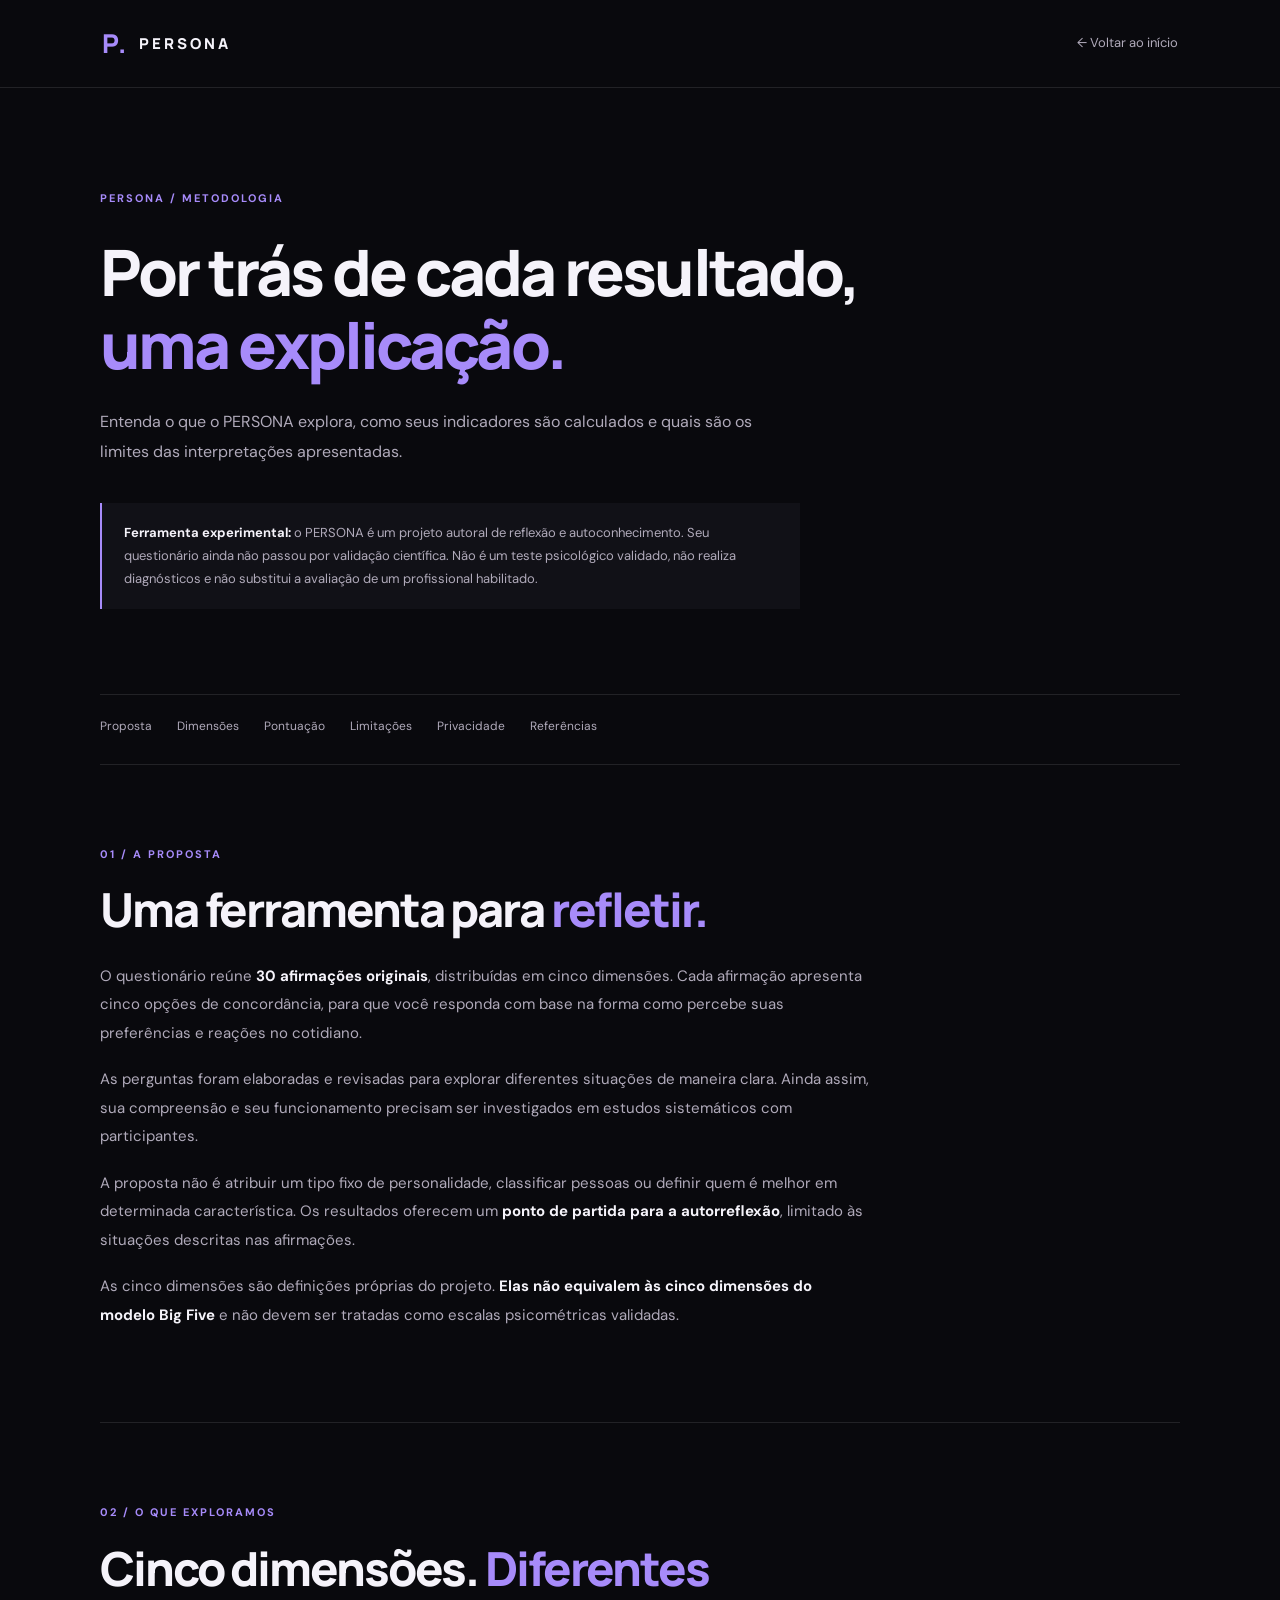
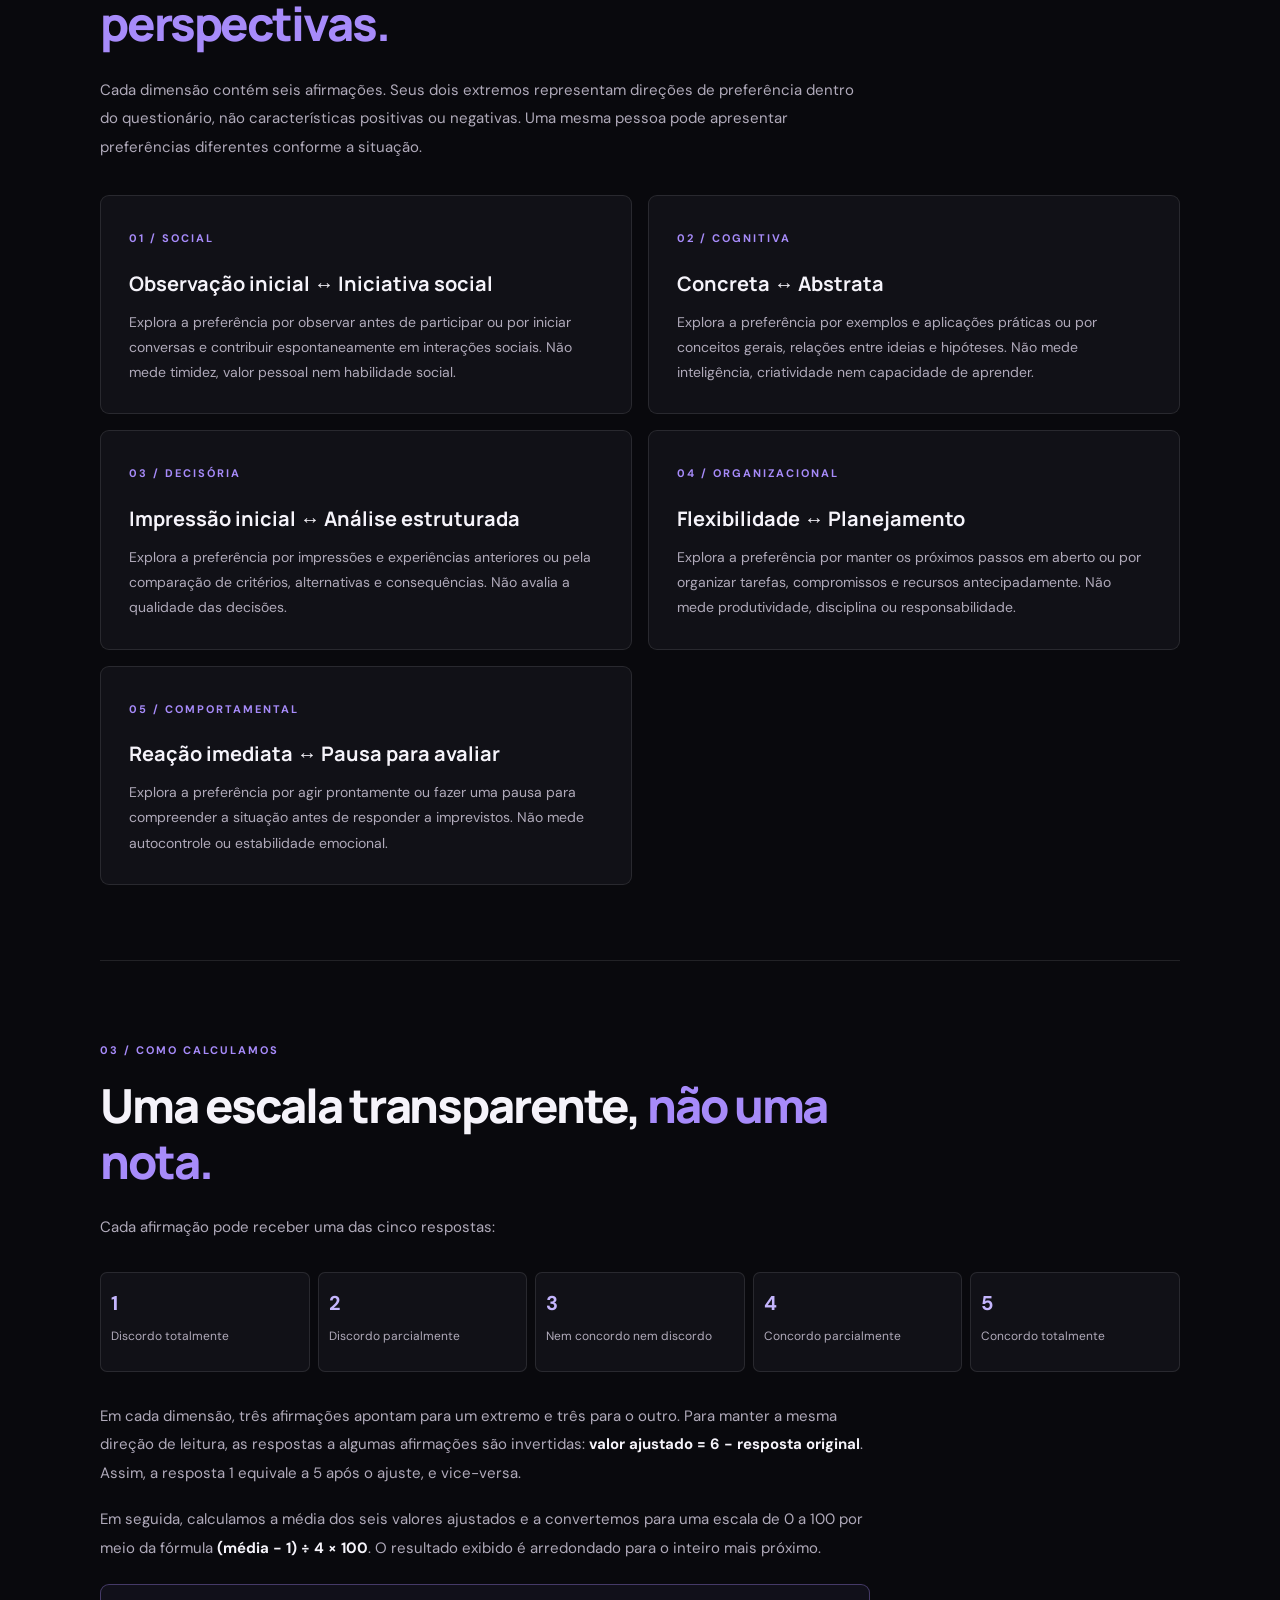
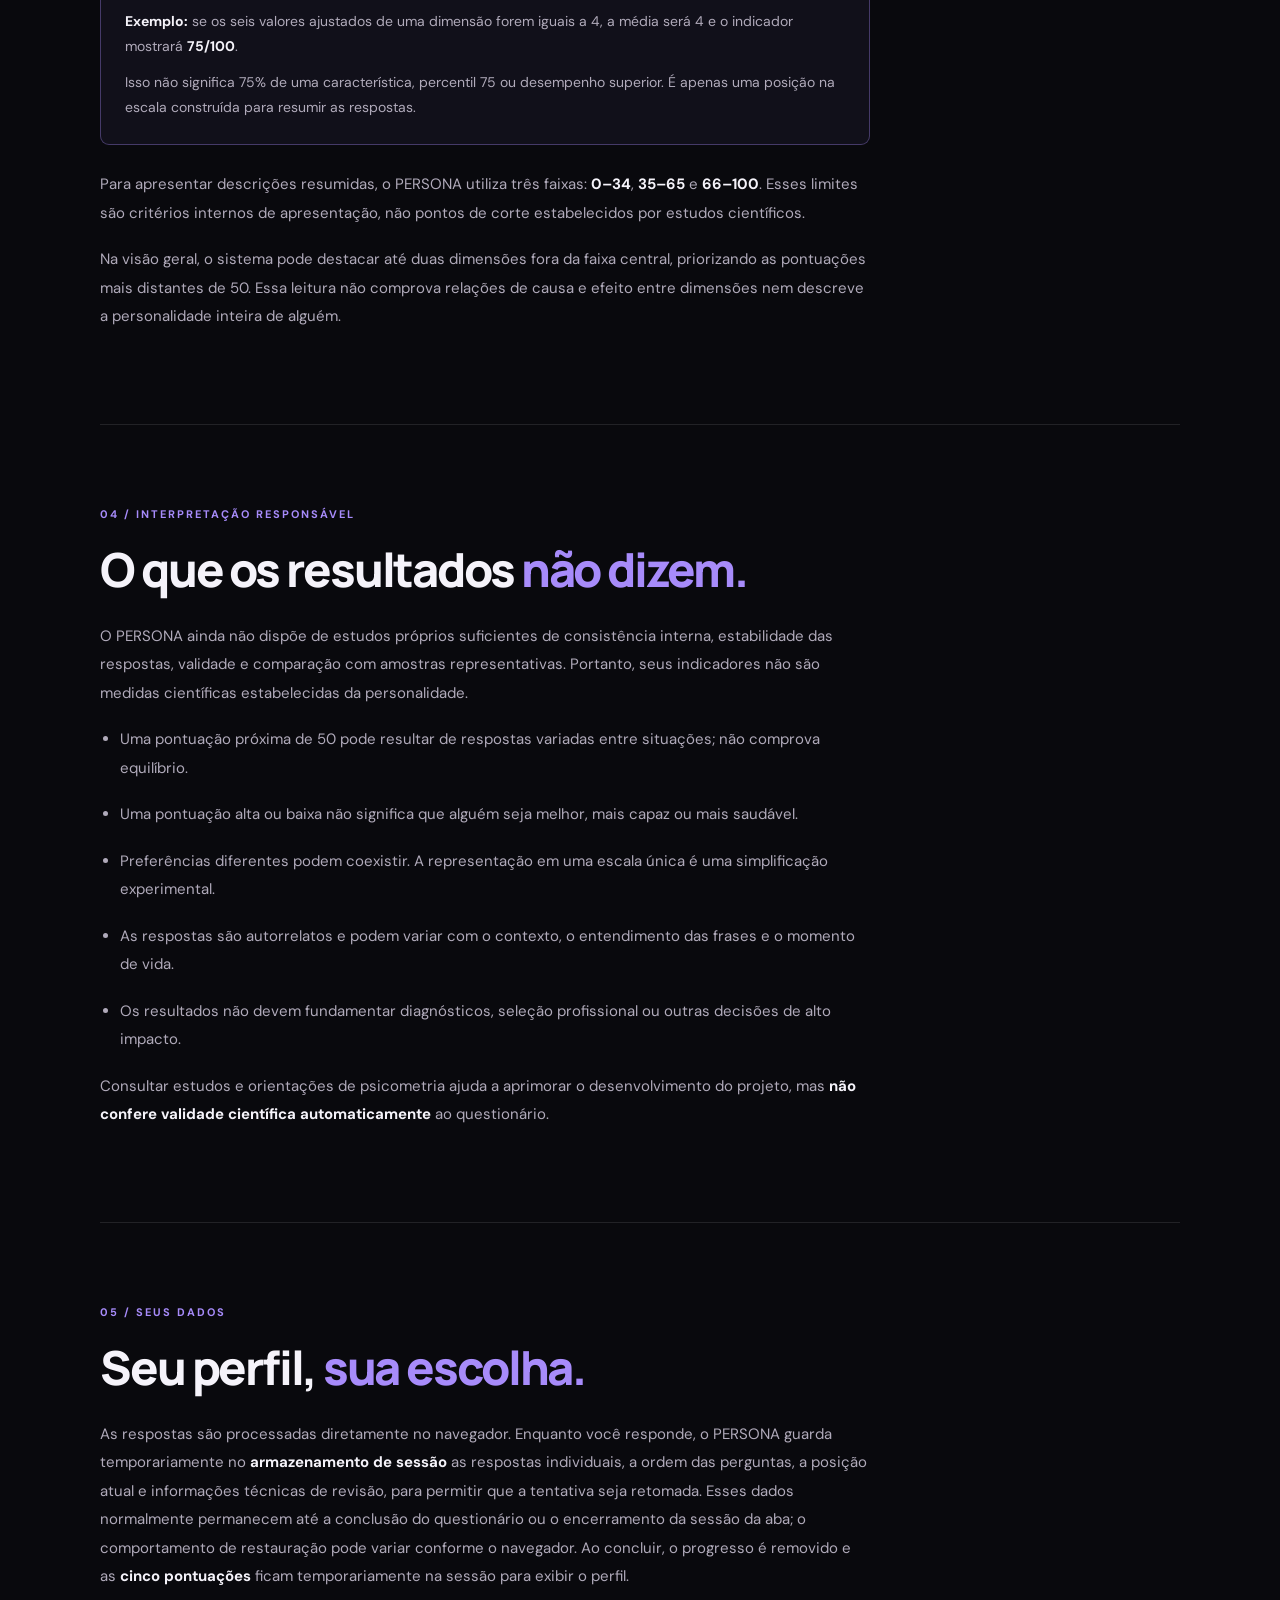
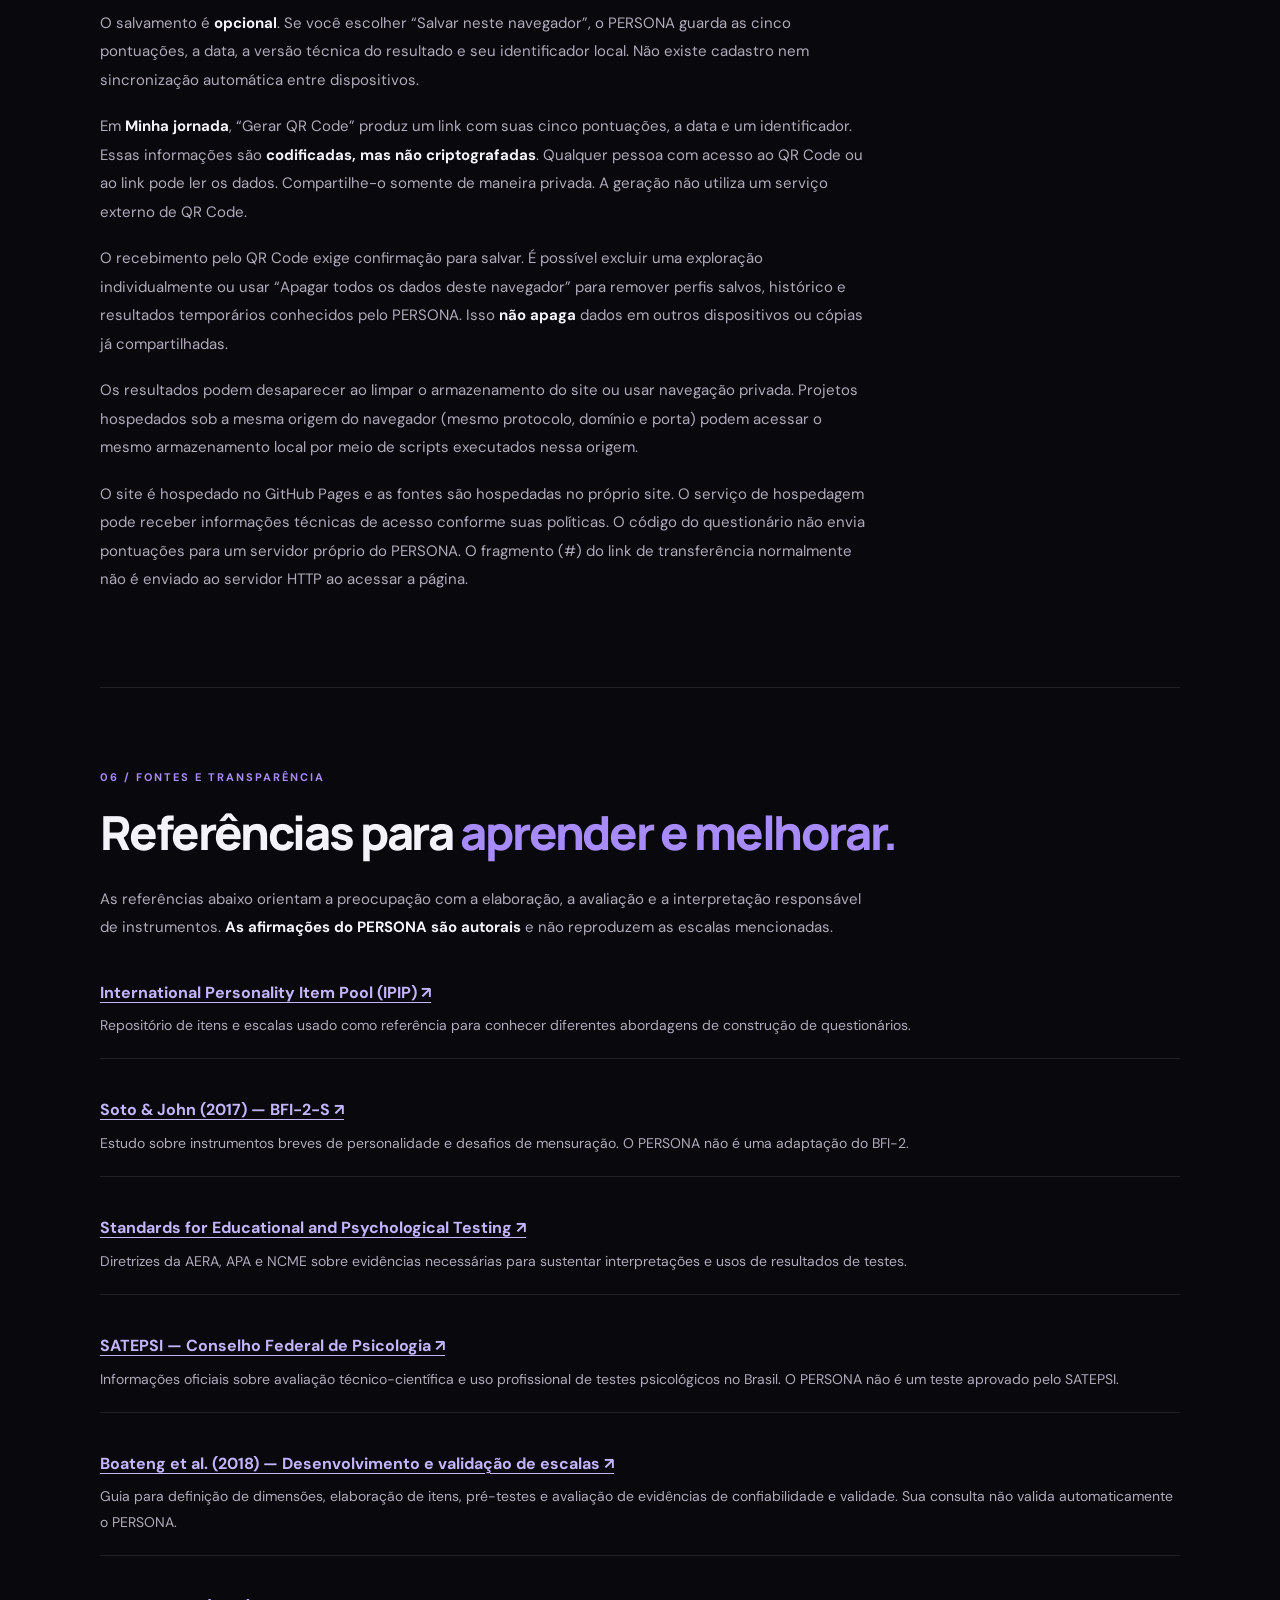
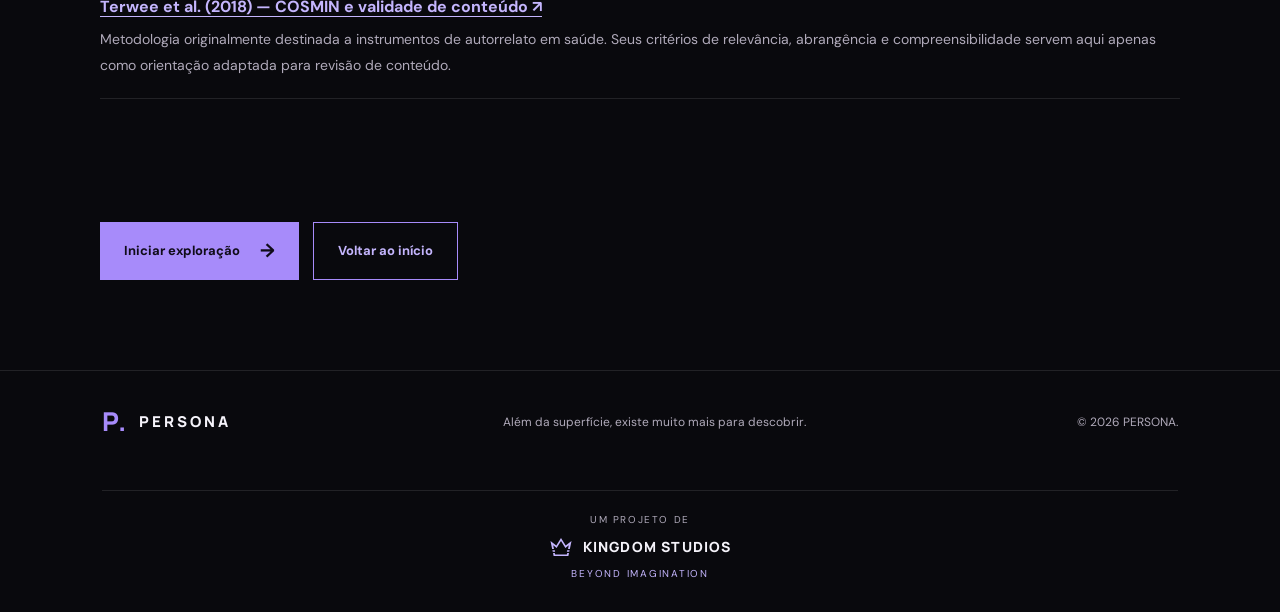
==== commit 082e7de9: "fix(a11y): improve navigation targets and history control name" ====
--- a/metodologia.html
+++ b/metodologia.html
@@ -12,9 +12,9 @@
     <title>Metodologia — PERSONA</title>
 
     <link rel="stylesheet" href="fonts.css?v=2">
-    <link rel="stylesheet" href="style.css?v=3">
-    <link rel="stylesheet" href="metodologia.css?v=1">
-    <link rel="stylesheet" href="persona-interface.css?v=1">
+    <link rel="stylesheet" href="style.css?v=8">
+    <link rel="stylesheet" href="metodologia.css?v=3">
+    <link rel="stylesheet" href="persona-interface.css?v=2">
 
 </head>
 <body>
@@ -97,7 +97,7 @@
             <div class="method-grid">
                 <article class="method-card">
                     <span class="method-number">01 / SOCIAL</span>
-                    <h3>Observação inicial ↔ Iniciativa social</h3>
+                    <h3 aria-label="Social: Observação inicial a Iniciativa social">Observação inicial ↔ Iniciativa social</h3>
                     <p>
                         Explora a preferência por observar antes de participar
                         ou por iniciar conversas e contribuir espontaneamente
@@ -107,7 +107,7 @@
                 </article>
                 <article class="method-card">
                     <span class="method-number">02 / COGNITIVA</span>
-                    <h3>Concreta ↔ Abstrata</h3>
+                    <h3 aria-label="Cognitiva: Concreta a Abstrata">Concreta ↔ Abstrata</h3>
                     <p>
                         Explora a preferência por exemplos e aplicações práticas
                         ou por conceitos gerais, relações entre ideias e hipóteses.
@@ -116,7 +116,7 @@
                 </article>
                 <article class="method-card">
                     <span class="method-number">03 / DECISÓRIA</span>
-                    <h3>Impressão inicial ↔ Análise estruturada</h3>
+                    <h3 aria-label="Decisória: Impressão inicial a Análise estruturada">Impressão inicial ↔ Análise estruturada</h3>
                     <p>
                         Explora a preferência por impressões e experiências
                         anteriores ou pela comparação de critérios, alternativas
@@ -125,7 +125,7 @@
                 </article>
                 <article class="method-card">
                     <span class="method-number">04 / ORGANIZACIONAL</span>
-                    <h3>Flexibilidade ↔ Planejamento</h3>
+                    <h3 aria-label="Organizacional: Flexibilidade a Planejamento">Flexibilidade ↔ Planejamento</h3>
                     <p>
                         Explora a preferência por manter os próximos passos
                         em aberto ou por organizar tarefas, compromissos e
@@ -135,7 +135,7 @@
                 </article>
                 <article class="method-card">
                     <span class="method-number">05 / COMPORTAMENTAL</span>
-                    <h3>Reação imediata ↔ Pausa para avaliar</h3>
+                    <h3 aria-label="Comportamental: Reação imediata a Pausa para avaliar">Reação imediata ↔ Pausa para avaliar</h3>
                     <p>
                         Explora a preferência por agir prontamente ou fazer
                         uma pausa para compreender a situação antes de responder
@@ -151,12 +151,12 @@
             <div class="method-text">
                 <p>Cada afirmação pode receber uma das cinco respostas:</p>
             </div>
-            <div class="method-scale" aria-label="Escala de concordância, de um a cinco">
-                <div class="method-scale-item"><b>1</b><span>Discordo totalmente</span></div>
-                <div class="method-scale-item"><b>2</b><span>Discordo parcialmente</span></div>
-                <div class="method-scale-item"><b>3</b><span>Nem concordo nem discordo</span></div>
-                <div class="method-scale-item"><b>4</b><span>Concordo parcialmente</span></div>
-                <div class="method-scale-item"><b>5</b><span>Concordo totalmente</span></div>
+            <div class="method-scale" role="list" aria-label="Escala de concordância, de um a cinco">
+                <div class="method-scale-item" role="listitem"><b>1</b><span>Discordo totalmente</span></div>
+                <div class="method-scale-item" role="listitem"><b>2</b><span>Discordo parcialmente</span></div>
+                <div class="method-scale-item" role="listitem"><b>3</b><span>Nem concordo nem discordo</span></div>
+                <div class="method-scale-item" role="listitem"><b>4</b><span>Concordo parcialmente</span></div>
+                <div class="method-scale-item" role="listitem"><b>5</b><span>Concordo totalmente</span></div>
             </div>
             <div class="method-text">
                 <p>
@@ -252,27 +252,27 @@
                 </p>
             </div>
             <div class="method-reference">
-                <a href="https://ipip.ori.org/" target="_blank" rel="noopener noreferrer">International Personality Item Pool (IPIP) ↗</a>
+                <a href="https://ipip.ori.org/" target="_blank" rel="noopener noreferrer" aria-label="International Personality Item Pool (IPIP) (abre em outra aba)">International Personality Item Pool (IPIP) <span aria-hidden="true">↗</span></a>
                 <p>Repositório de itens e escalas usado como referência para conhecer diferentes abordagens de construção de questionários.</p>
             </div>
             <div class="method-reference">
-                <a href="https://www.sciencedirect.com/science/article/pii/S0092656616301325" target="_blank" rel="noopener noreferrer">Soto &amp; John (2017) — BFI-2-S ↗</a>
+                <a href="https://www.sciencedirect.com/science/article/pii/S0092656616301325" target="_blank" rel="noopener noreferrer" aria-label="Soto &amp; John (2017) — BFI-2-S (abre em outra aba)">Soto &amp; John (2017) — BFI-2-S <span aria-hidden="true">↗</span></a>
                 <p>Estudo sobre instrumentos breves de personalidade e desafios de mensuração. O PERSONA não é uma adaptação do BFI-2.</p>
             </div>
             <div class="method-reference">
-                <a href="https://www.testingstandards.net/" target="_blank" rel="noopener noreferrer">Standards for Educational and Psychological Testing ↗</a>
+                <a href="https://www.testingstandards.net/" target="_blank" rel="noopener noreferrer" aria-label="Standards for Educational and Psychological Testing (abre em outra aba)">Standards for Educational and Psychological Testing <span aria-hidden="true">↗</span></a>
                 <p>Diretrizes da AERA, APA e NCME sobre evidências necessárias para sustentar interpretações e usos de resultados de testes.</p>
             </div>
             <div class="method-reference">
-                <a href="https://satepsi.cfp.org.br/" target="_blank" rel="noopener noreferrer">SATEPSI — Conselho Federal de Psicologia ↗</a>
+                <a href="https://satepsi.cfp.org.br/" target="_blank" rel="noopener noreferrer" aria-label="SATEPSI — Conselho Federal de Psicologia (abre em outra aba)">SATEPSI — Conselho Federal de Psicologia <span aria-hidden="true">↗</span></a>
                 <p>Informações oficiais sobre avaliação técnico-científica e uso profissional de testes psicológicos no Brasil. O PERSONA não é um teste aprovado pelo SATEPSI.</p>
             </div>
             <div class="method-reference">
-                <a href="https://doi.org/10.3389/fpubh.2018.00149" target="_blank" rel="noopener noreferrer">Boateng et al. (2018) — Desenvolvimento e validação de escalas ↗</a>
+                <a href="https://doi.org/10.3389/fpubh.2018.00149" target="_blank" rel="noopener noreferrer" aria-label="Boateng et al. (2018) — Desenvolvimento e validação de escalas (abre em outra aba)">Boateng et al. (2018) — Desenvolvimento e validação de escalas <span aria-hidden="true">↗</span></a>
                 <p>Guia para definição de dimensões, elaboração de itens, pré-testes e avaliação de evidências de confiabilidade e validade. Sua consulta não valida automaticamente o PERSONA.</p>
             </div>
             <div class="method-reference">
-                <a href="https://doi.org/10.1007/s11136-018-1829-0" target="_blank" rel="noopener noreferrer">Terwee et al. (2018) — COSMIN e validade de conteúdo ↗</a>
+                <a href="https://doi.org/10.1007/s11136-018-1829-0" target="_blank" rel="noopener noreferrer" aria-label="Terwee et al. (2018) — COSMIN e validade de conteúdo (abre em outra aba)">Terwee et al. (2018) — COSMIN e validade de conteúdo <span aria-hidden="true">↗</span></a>
                 <p>Metodologia originalmente destinada a instrumentos de autorrelato em saúde. Seus critérios de relevância, abrangência e compreensibilidade servem aqui apenas como orientação adaptada para revisão de conteúdo.</p>
             </div>
         </section>
@@ -292,6 +292,6 @@
     </footer>
 
     <!-- Ano do rodapé atualizado pelo módulo persona-interface.js -->
-    <script src="persona-interface.js?v=5" defer></script>
+    <script src="persona-interface.js?v=6" defer></script>
 </body>
 </html>
--- a/style.css
+++ b/style.css
@@ -11,6 +11,7 @@
     --muted: #b0aaba;
 
     --border: rgba(255, 255, 255, 0.10);
+    --border-interactive: #70657f;
 }
 
 * {
@@ -28,7 +29,6 @@
     color: var(--text);
     font-family: "DM Sans", sans-serif;
     line-height: 1.6;
-    overflow-x: hidden;
 }
 
 a {
@@ -70,15 +70,15 @@
     gap: 10px;
 
     font-family: "Manrope", sans-serif;
-    font-size: 15px;
+    font-size: 0.9375rem;
     font-weight: 800;
-    letter-spacing: 3px;
+    letter-spacing: 0.1875rem;
     white-space: nowrap;
 }
 
 .logo-symbol {
     color: var(--purple);
-    font-size: 26px;
+    font-size: 1.625rem;
 }
 
 .navigation {
@@ -89,7 +89,11 @@
 
 .navigation a,
 .header-link {
-    font-size: 13px;
+    display: inline-flex;
+    align-items: center;
+    min-height: 24px;
+    min-width: 24px;
+    font-size: 0.8125rem;
     color: var(--muted);
     transition: color 0.25s ease;
 }
@@ -133,8 +137,8 @@
 
 .eyebrow,
 .section-tag {
-    font-size: 11px;
-    letter-spacing: 2.5px;
+    font-size: 0.6875rem;
+    letter-spacing: 0.15625rem;
     color: var(--purple);
     font-weight: 700;
 }
@@ -165,7 +169,7 @@
 }
 
 .hero h1 {
-    font-size: clamp(44px, 4.3vw, 64px);
+    font-size: clamp(2.75rem, 4.3vw, 4rem);
     text-wrap: balance;
 }
 
@@ -180,7 +184,7 @@
 
     margin: 30px 0 35px;
 
-    font-size: 15px;
+    font-size: 0.9375rem;
     line-height: 1.85;
 }
 
@@ -197,7 +201,7 @@
 
     padding: 16px 24px;
 
-    font-size: 13px;
+    font-size: 0.8125rem;
     font-weight: 700;
     line-height: 1.4;
 
@@ -219,7 +223,7 @@
 }
 
 .primary-button span {
-    font-size: 19px;
+    font-size: 1.1875rem;
 }
 
 .hero-note {
@@ -230,8 +234,8 @@
     gap: 12px;
 
     color: var(--muted);
-    font-size: 12px;
-    letter-spacing: 0.5px;
+    font-size: 0.8125rem;
+    letter-spacing: 0.03125rem;
 }
 
 .note-line {
@@ -295,6 +299,35 @@
 
     border-style: dashed;
     animation: rotate 48s linear infinite;
+    animation-play-state: paused;
+}
+
+.orbit-three.is-running {
+    animation-play-state: running;
+}
+
+.hero-motion-toggle {
+    margin-top: 16px;
+    min-height: 44px;
+    padding: 8px 14px;
+    border: 1px solid var(--border-interactive);
+    border-radius: 999px;
+    background: transparent;
+    color: var(--purple-light);
+    font: inherit;
+    font-size: 0.8125rem;
+    cursor: pointer;
+}
+
+.hero-motion-toggle:hover {
+    background: var(--surface-hover);
+    border-color: var(--purple);
+}
+
+.hero-motion-toggle[hidden] { display: none; }
+
+@media (prefers-reduced-motion: reduce) {
+    .orbit-three { animation: none !important; }
 }
 
 .visual-center {
@@ -314,7 +347,7 @@
 
 .center-symbol {
     font-family: "Manrope", sans-serif;
-    font-size: 55px;
+    font-size: 3.4375rem;
     font-weight: 800;
 
     color: var(--purple-light);
@@ -324,8 +357,8 @@
 .visual-label {
     position: absolute;
 
-    font-size: 10px;
-    letter-spacing: 1.5px;
+    font-size: 0.625rem;
+    letter-spacing: 0.09375rem;
     font-weight: 600;
 
     color: var(--muted);
@@ -360,7 +393,7 @@
     gap: 12px;
 
     color: var(--muted);
-    font-size: 10px;
+    font-size: 0.625rem;
 }
 
 .hero-index span:first-child {
@@ -386,7 +419,7 @@
     max-width: 900px;
     margin-top: 24px;
 
-    font-size: clamp(36px, 4.5vw, 58px);
+    font-size: clamp(2.25rem, 4.5vw, 3.625rem);
     text-wrap: balance;
 }
 
@@ -404,7 +437,7 @@
     margin-bottom: 20px;
 
     line-height: 1.95;
-    font-size: 15px;
+    font-size: 0.9375rem;
 }
 
 .concept-content strong {
@@ -417,8 +450,8 @@
     margin-top: 15px;
 
     color: var(--purple);
-    font-size: 11px;
-    letter-spacing: 1.5px;
+    font-size: 0.6875rem;
+    letter-spacing: 0.09375rem;
 }
 
 /* =========================
@@ -456,8 +489,8 @@
 
 .card-number {
     color: var(--purple);
-    font-size: 11px;
-    letter-spacing: 2px;
+    font-size: 0.6875rem;
+    letter-spacing: 0.125rem;
     font-weight: 700;
 }
 
@@ -465,7 +498,7 @@
     margin-top: 32px;
 
     font-family: "Manrope", sans-serif;
-    font-size: 20px;
+    font-size: 1.25rem;
     font-weight: 700;
 }
 
@@ -473,7 +506,7 @@
     margin-top: 13px;
 
     color: var(--muted);
-    font-size: 14px;
+    font-size: 0.875rem;
     line-height: 1.75;
 }
 
@@ -483,7 +516,7 @@
     top: 27px;
 
     color: var(--purple);
-    font-size: 15px;
+    font-size: 0.9375rem;
 }
 
 /* =========================
@@ -506,7 +539,7 @@
 
 .closing h2 {
     margin-top: 28px;
-    font-size: clamp(40px, 5.5vw, 68px);
+    font-size: clamp(2.5rem, 5.5vw, 4.25rem);
     text-wrap: balance;
 }
 
@@ -515,7 +548,7 @@
     margin: 25px auto 35px;
 
     color: var(--muted);
-    font-size: 15px;
+    font-size: 0.9375rem;
     line-height: 1.8;
 }
 
@@ -549,7 +582,7 @@
 
 .footer p,
 .footer > span {
-    font-size: 12px;
+    font-size: 0.75rem;
     color: var(--muted);
 }
 
@@ -586,7 +619,7 @@
     }
 
     .hero h1 {
-        font-size: clamp(45px, 6.4vw, 64px);
+        font-size: clamp(2.8125rem, 6.4vw, 4rem);
     }
 
     .hero-visual {
@@ -624,12 +657,12 @@
     }
 
     .logo {
-        font-size: 13px;
-        letter-spacing: 2px;
+        font-size: 0.8125rem;
+        letter-spacing: 0.125rem;
     }
 
     .logo-symbol {
-        font-size: 23px;
+        font-size: 1.4375rem;
     }
 
     .navigation {
@@ -637,7 +670,7 @@
     }
 
     .header-link {
-        font-size: 12px;
+        font-size: 0.75rem;
     }
 
     .hero {
@@ -647,8 +680,8 @@
 
     .eyebrow,
     .section-tag {
-        font-size: 10px;
-        letter-spacing: 1.7px;
+        font-size: 0.625rem;
+        letter-spacing: 0.10625rem;
     }
 
     .eyebrow {
@@ -656,7 +689,7 @@
     }
 
     .hero h1 {
-        font-size: clamp(36px, 10vw, 50px);
+        font-size: clamp(2.25rem, 10vw, 3.125rem);
         letter-spacing: -0.05em;
         line-height: 1.14;
     }
@@ -667,19 +700,19 @@
 
     .hero-description {
         margin: 25px 0 30px;
-        font-size: 14px;
+        font-size: 0.875rem;
         line-height: 1.85;
     }
 
     .primary-button,
     .secondary-button {
         padding: 15px 21px;
-        font-size: 12px;
+        font-size: 0.8125rem;
     }
 
     .hero-note {
         margin-top: 38px;
-        font-size: 11px;
+        font-size: 0.8125rem;
     }
 
     .hero-visual {
@@ -692,12 +725,12 @@
     }
 
     .center-symbol {
-        font-size: 45px;
+        font-size: 2.8125rem;
     }
 
     .visual-label {
-        font-size: 9px;
-        letter-spacing: 1px;
+        font-size: 0.5625rem;
+        letter-spacing: 0.0625rem;
     }
 
     .label-two {
@@ -715,7 +748,7 @@
 
     .section-heading h2 {
         margin-top: 20px;
-        font-size: clamp(32px, 8vw, 42px);
+        font-size: clamp(2rem, 8vw, 2.625rem);
         letter-spacing: -0.04em;
     }
 
@@ -724,13 +757,13 @@
     }
 
     .concept-content p {
-        font-size: 14px;
+        font-size: 0.875rem;
         line-height: 1.85;
     }
 
     .concept-signature {
-        font-size: 10px;
-        letter-spacing: 1px;
+        font-size: 0.625rem;
+        letter-spacing: 0.0625rem;
     }
 
     .dimension-grid {
@@ -746,11 +779,11 @@
 
     .dimension-card h3 {
         margin-top: 25px;
-        font-size: 19px;
+        font-size: 1.1875rem;
     }
 
     .dimension-card p {
-        font-size: 14px;
+        font-size: 0.875rem;
     }
 
     .closing {
@@ -758,11 +791,11 @@
     }
 
     .closing h2 {
-        font-size: clamp(36px, 9vw, 48px);
+        font-size: clamp(2.25rem, 9vw, 3rem);
     }
 
     .closing p {
-        font-size: 14px;
+        font-size: 0.875rem;
     }
 
     .footer {
@@ -780,7 +813,7 @@
 @media (max-width: 360px) {
 
     .hero h1 {
-        font-size: 34px;
+        font-size: 2.125rem;
     }
 
     .hero-visual {
@@ -868,10 +901,10 @@
     /* Links do menu */
 
     .header > .navigation a {
-        display: inline-block;
+        display: inline-flex;
         padding: 3px 0;
 
-        font-size: 12px;
+        font-size: 0.75rem;
         line-height: 1.5;
         white-space: nowrap;
     }
--- a/metodologia.css
+++ b/metodologia.css
@@ -3,22 +3,22 @@
         .method-main { width: min(1080px, 86%); margin: 0 auto; }
         .method-hero { padding: 96px 0 85px; }
         .method-tag {
-            display: inline-block; color: var(--purple); font-size: 11px;
-            font-weight: 700; letter-spacing: 2px; text-transform: uppercase;
+            display: inline-block; color: var(--purple); font-size: 0.6875rem;
+            font-weight: 700; letter-spacing: 0.125rem; text-transform: uppercase;
         }
         .method-hero h1 {
             max-width: 850px; margin: 25px 0;
-            font-size: clamp(38px, 5vw, 68px); line-height: 1.15;
+            font-size: clamp(2.375rem, 5vw, 4.25rem); line-height: 1.15;
         }
         .method-hero h1 span, .method-section h2 span { color: var(--purple); }
         .method-lead {
             max-width: 680px; color: var(--muted);
-            font-size: 16px; line-height: 1.9;
+            font-size: 1rem; line-height: 1.9;
         }
         .method-notice {
             max-width: 700px; margin-top: 35px; padding: 18px 22px;
             border-left: 2px solid var(--purple); background: var(--surface);
-            color: var(--muted); font-size: 13px; line-height: 1.8;
+            color: var(--muted); font-size: 0.8125rem; line-height: 1.8;
         }
         .method-notice strong { color: var(--text); }
         .method-nav {
@@ -26,7 +26,8 @@
             padding: 20px 0 25px; border-top: 1px solid var(--border);
         }
         .method-nav a {
-            font-size: 12px; color: var(--muted); transition: color .2s ease;
+            display: inline-flex; align-items: center; min-height: 24px; min-width: 24px;
+            font-size: 0.75rem; color: var(--muted); transition: color .2s ease;
         }
         .method-nav a:hover, .method-reference a:hover { color: var(--purple-light); }
         .method-section {
@@ -35,12 +36,12 @@
         }
         .method-section h2 {
             max-width: 820px; margin: 17px 0 24px;
-            font-size: clamp(30px, 4vw, 47px); line-height: 1.18;
+            font-size: clamp(1.875rem, 4vw, 2.9375rem); line-height: 1.18;
         }
         .method-text { max-width: 770px; }
         .method-text p, .method-text li {
             margin: 0 0 18px; color: var(--muted);
-            font-size: 15px; line-height: 1.9;
+            font-size: 0.9375rem; line-height: 1.9;
         }
         .method-text strong, .method-card strong { color: var(--text); }
         .method-grid {
@@ -52,14 +53,14 @@
             border-radius: 9px; background: var(--surface);
         }
         .method-number {
-            color: var(--purple); font-size: 11px;
-            letter-spacing: 2px; font-weight: 700;
+            color: var(--purple); font-size: 0.6875rem;
+            letter-spacing: 0.125rem; font-weight: 700;
         }
         .method-card h3 {
             margin: 18px 0 10px; font-family: "Manrope", sans-serif;
-            font-size: 20px; overflow-wrap: break-word;
+            font-size: 1.25rem; overflow-wrap: break-word;
         }
-        .method-card p { color: var(--muted); font-size: 14px; line-height: 1.8; }
+        .method-card p { color: var(--muted); font-size: 0.875rem; line-height: 1.8; }
         .method-scale {
             display: grid; grid-template-columns: repeat(5, minmax(0, 1fr));
             gap: 8px; margin: 30px 0;
@@ -71,18 +72,18 @@
         }
         .method-scale-item b {
             display: block; margin-bottom: 8px;
-            color: var(--purple-light); font-size: 20px;
+            color: var(--purple-light); font-size: 1.25rem;
         }
         .method-scale-item span {
             display: block; color: var(--muted);
-            font-size: 12px; line-height: 1.5;
+            font-size: 0.75rem; line-height: 1.5;
         }
         .method-example {
             max-width: 770px; padding: 24px; margin-top: 22px;
             border: 1px solid rgba(167, 139, 250, .35);
             background: rgba(167, 139, 250, .055); border-radius: 9px;
         }
-        .method-example p { color: var(--muted); font-size: 14px; line-height: 1.8; }
+        .method-example p { color: var(--muted); font-size: 0.875rem; line-height: 1.8; }
         .method-example p + p { margin-top: 10px; }
         .method-example strong { color: var(--text); }
         .method-list { padding-left: 20px; }
@@ -97,7 +98,7 @@
         }
         .method-reference p {
             margin-top: 8px; color: var(--muted);
-            font-size: 14px; line-height: 1.8;
+            font-size: 0.875rem; line-height: 1.8;
         }
         .method-footer-actions {
             padding: 48px 0 90px; display: flex;
@@ -111,7 +112,7 @@
             .method-scale { grid-template-columns: repeat(2, minmax(0, 1fr)); }
             .method-scale-item:last-child { grid-column: 1 / -1; }
             .method-card { padding: 24px; }
-            .method-lead { font-size: 15px; }
+            .method-lead { font-size: 0.9375rem; }
         }
         @media (prefers-reduced-motion: reduce) {
             .method-nav a { transition: none; }
--- a/persona-interface.css
+++ b/persona-interface.css
@@ -39,12 +39,12 @@
       #perfil-cotidiano .persona-accordion-label { display: grid; gap: 7px; min-width: 0; }
       #perfil-cotidiano .persona-accordion-label .result-number {
         display: block;
-        font-size: 10px;
-        letter-spacing: 1.6px;
+        font-size: 0.625rem;
+        letter-spacing: 0.1rem;
         color: var(--purple, #a78bfa);
       }
       #perfil-cotidiano .persona-accordion-label strong {
-        font: 700 clamp(16px, 2vw, 20px)/1.4 "Manrope", sans-serif;
+        font: 700 clamp(1rem, 2vw, 1.25rem)/1.4 "Manrope", sans-serif;
         color: var(--text, #f5f3fa);
       }
       #perfil-cotidiano .persona-accordion-icon {
@@ -56,7 +56,7 @@
         border: 1px solid rgba(167, 139, 250, .32);
         border-radius: 50%;
         color: var(--purple-light, #c4b5fd);
-        font-size: 21px;
+        font-size: 1.3125rem;
         line-height: 1;
       }
       #perfil-cotidiano .persona-accordion-icon::before { content: "+"; }
@@ -67,14 +67,14 @@
       #perfil-cotidiano .persona-accordion-content .cotidiano-text {
         margin: 0;
         color: var(--muted, #9995a5);
-        font-size: 14px;
+        font-size: 0.875rem;
         line-height: 1.85;
       }
       #perfil-cotidiano .persona-accordion-content .cotidiano-question {
         margin: 19px 0 0;
         padding-top: 18px;
         border-top: 1px solid var(--border, rgba(255, 255, 255, .11));
-        font-size: 13px;
+        font-size: 0.8125rem;
         line-height: 1.8;
       }
       /* Assinatura de criação, sem alegação de registro de marca. */
@@ -97,8 +97,8 @@
       }
       footer.footer .kingdom-signature-label {
         color: var(--muted, #9995a5);
-        font-size: 10px;
-        letter-spacing: 1.6px;
+        font-size: 0.625rem;
+        letter-spacing: 0.1rem;
         text-transform: uppercase;
       }
       footer.footer .kingdom-signature-name {
@@ -107,8 +107,8 @@
         justify-content: center;
         gap: 10px;
         color: var(--text, #f5f3fa);
-        font: 800 14px/1.4 "Manrope", sans-serif;
-        letter-spacing: 1.2px;
+        font: 800 0.875rem/1.4 "Manrope", sans-serif;
+        letter-spacing: 0.075rem;
       }
       footer.footer .kingdom-signature-name svg {
         width: 24px;
@@ -117,15 +117,15 @@
       }
       footer.footer .kingdom-signature-slogan {
         color: var(--purple-light, #c4b5fd);
-        font-size: 10px;
-        letter-spacing: 1.75px;
+        font-size: 0.625rem;
+        letter-spacing: 0.109375rem;
         text-transform: uppercase;
       }
       @media (max-width: 600px) {
         #perfil-cotidiano .persona-accordion { gap: 10px; margin-top: 27px; }
         #perfil-cotidiano .persona-accordion-trigger { min-height: 72px; padding: 16px 17px; }
         #perfil-cotidiano .persona-accordion-content { padding: 0 17px 19px; }
-        #perfil-cotidiano .persona-accordion-content .cotidiano-text { font-size: 13px; }
+        #perfil-cotidiano .persona-accordion-content .cotidiano-text { font-size: 0.8125rem; }
         footer.footer .kingdom-signature { margin-top: 18px; padding-top: 19px; }
       }
       @media (prefers-reduced-motion: reduce) {
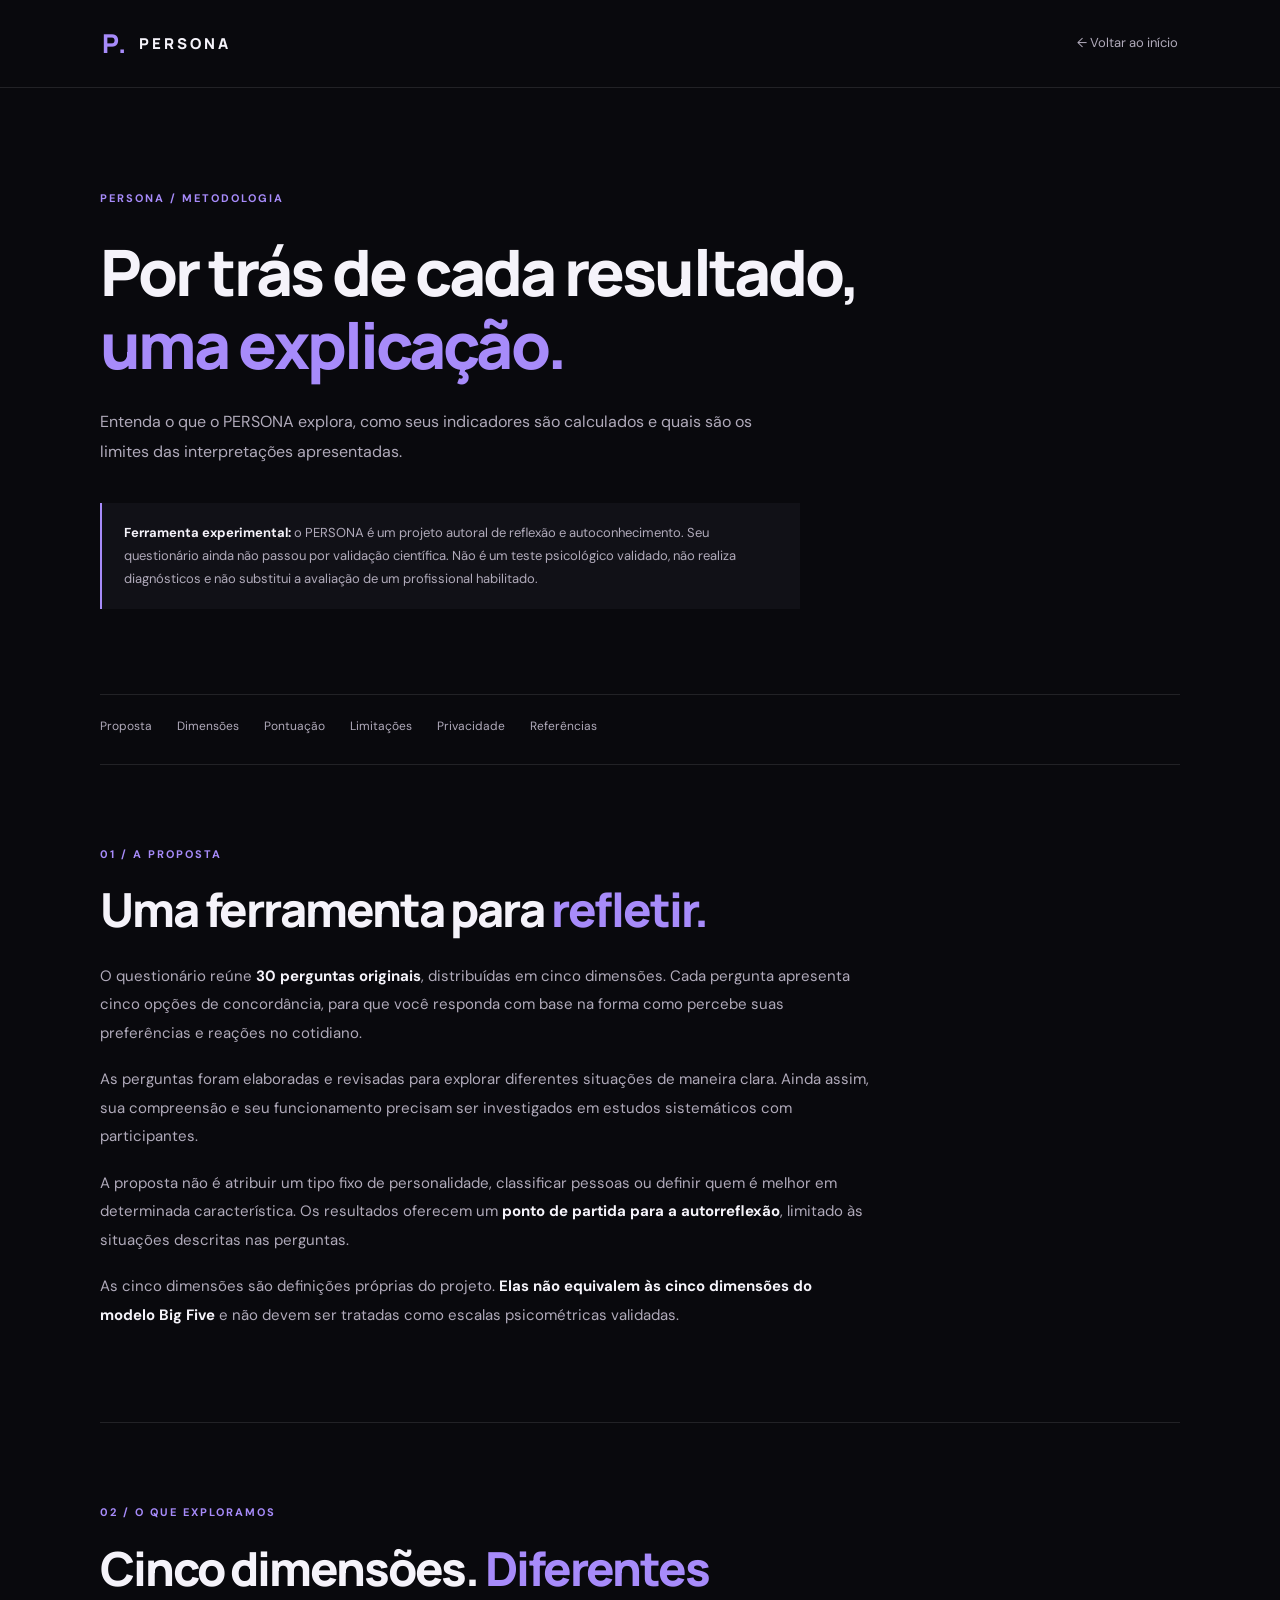
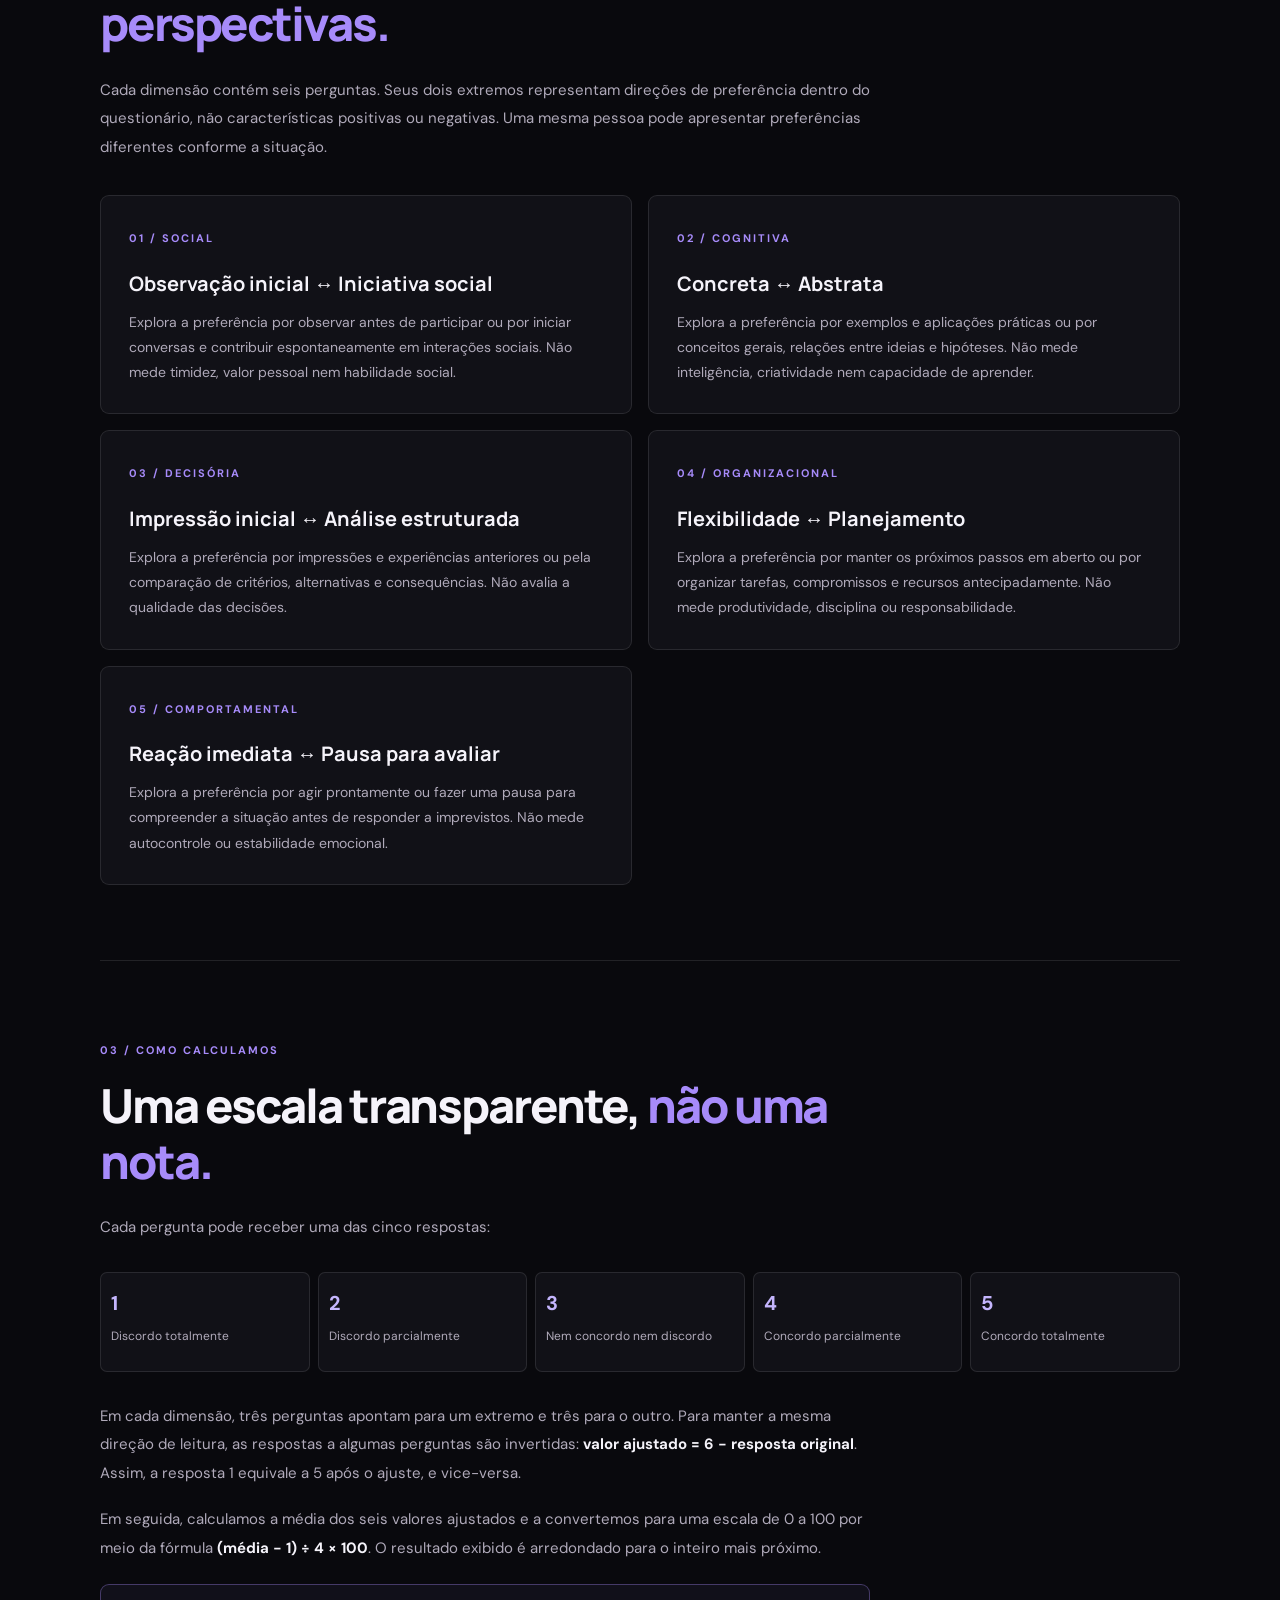
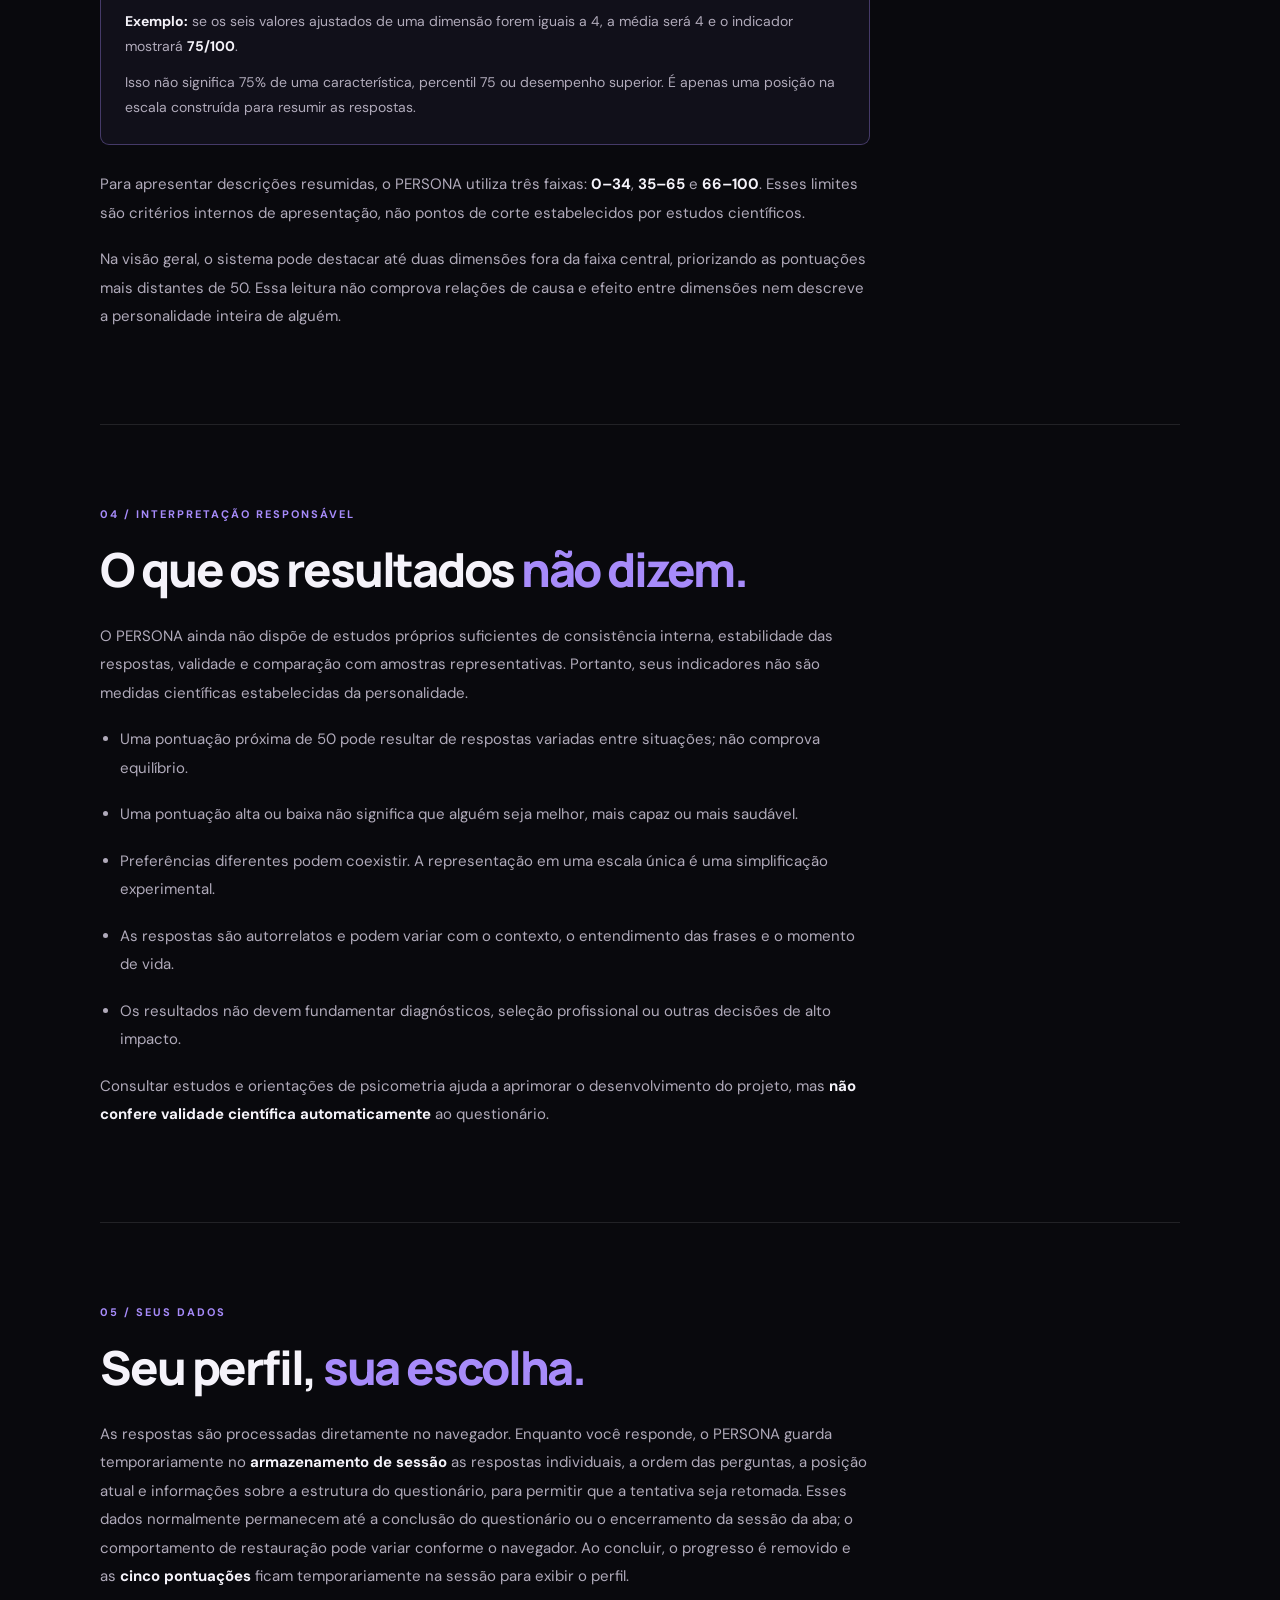
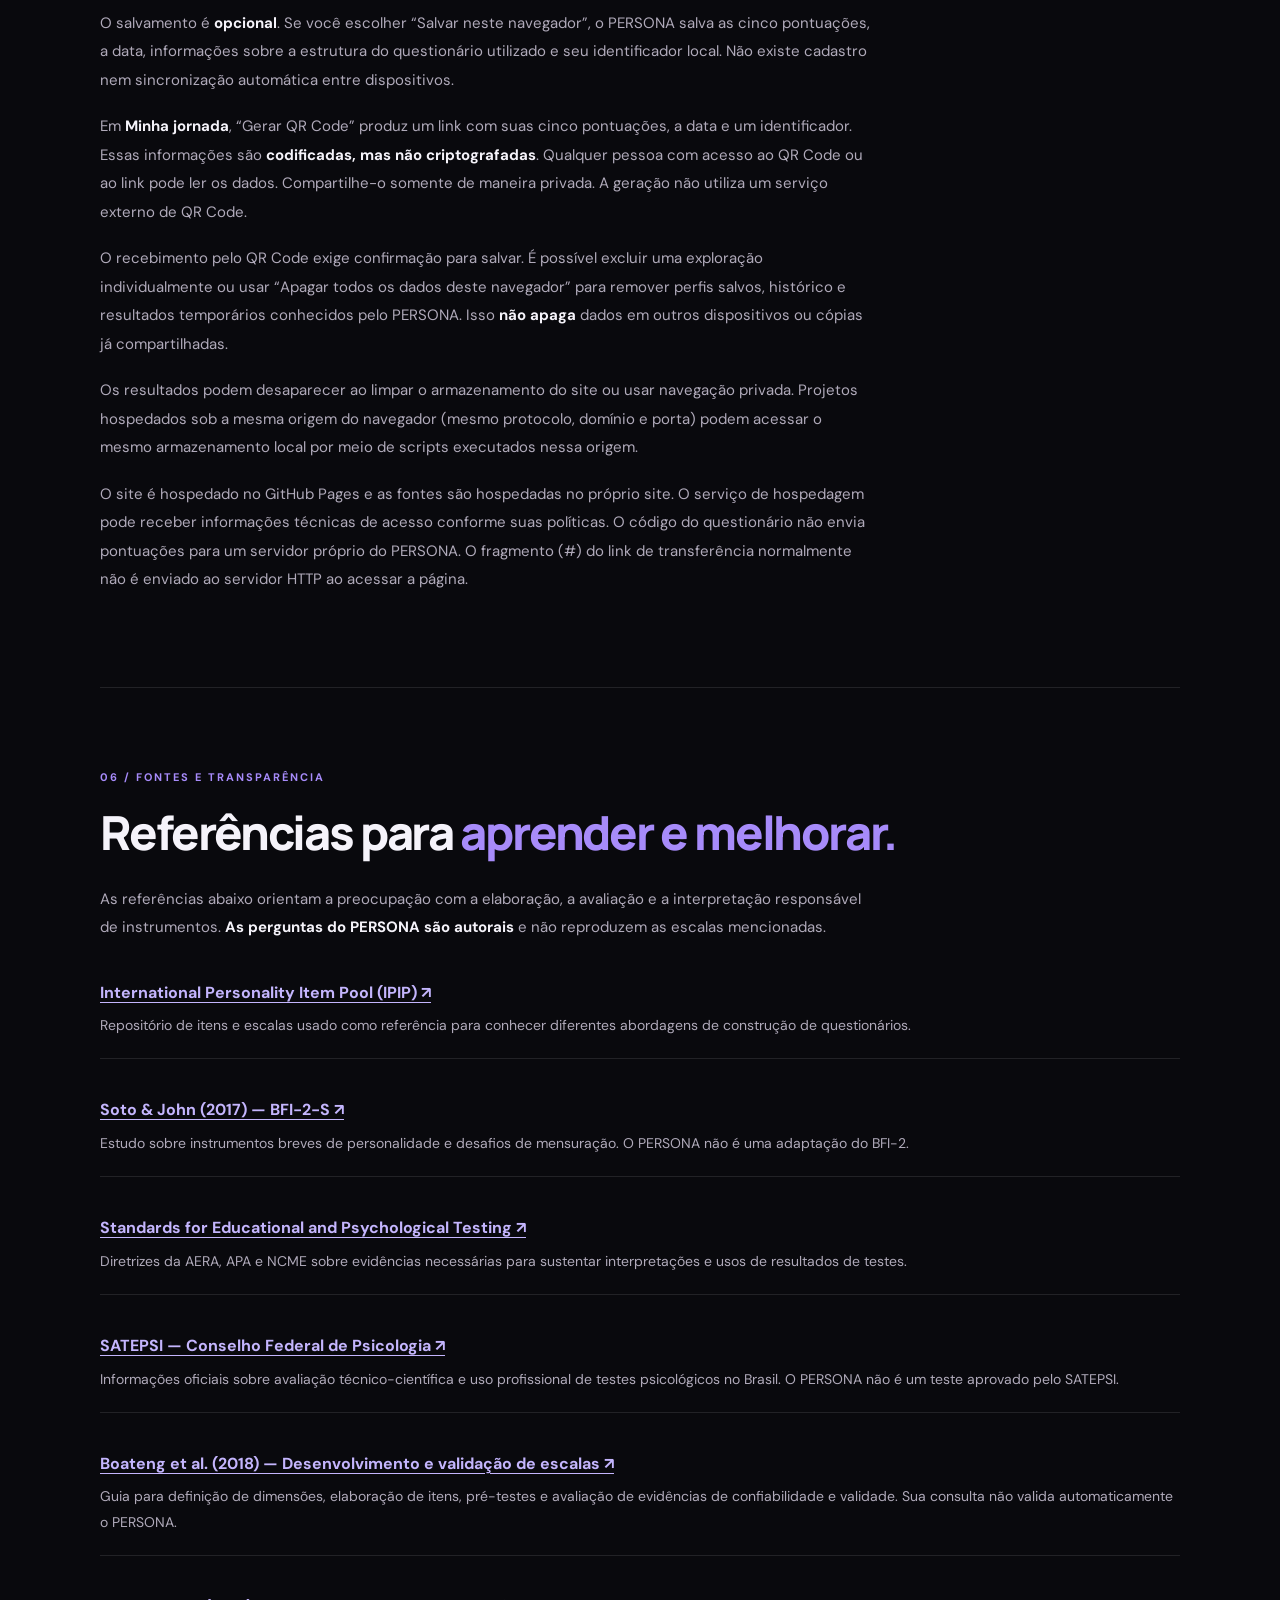
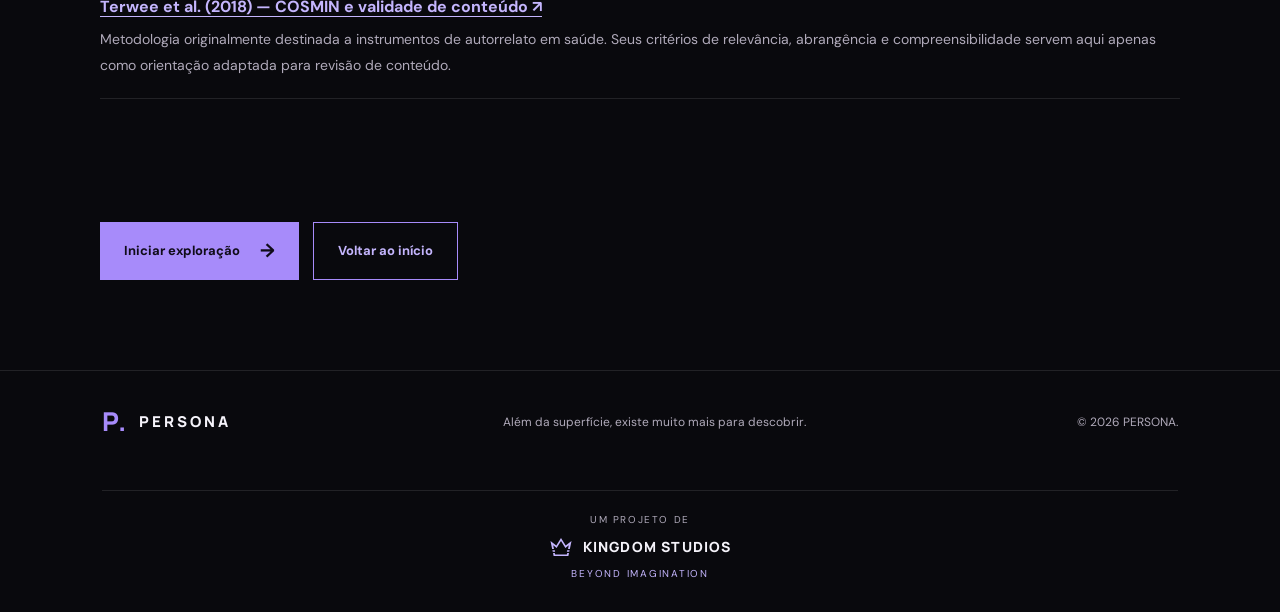
==== commit 1110a969: "fix(copy): standardize public terminology and methodological notices" ====
--- a/metodologia.html
+++ b/metodologia.html
@@ -57,8 +57,8 @@
             <h2 id="proposta-title">Uma ferramenta para <span>refletir.</span></h2>
             <div class="method-text">
                 <p>
-                    O questionário reúne <strong>30 afirmações originais</strong>,
-                    distribuídas em cinco dimensões. Cada afirmação apresenta
+                    O questionário reúne <strong>30 perguntas originais</strong>,
+                    distribuídas em cinco dimensões. Cada pergunta apresenta
                     cinco opções de concordância, para que você responda com base
                     na forma como percebe suas preferências e reações no cotidiano.
                 </p>
@@ -73,7 +73,7 @@
                     classificar pessoas ou definir quem é melhor em determinada
                     característica. Os resultados oferecem um <strong>ponto de
                     partida para a autorreflexão</strong>, limitado às situações
-                    descritas nas afirmações.
+                    descritas nas perguntas.
                 </p>
                 <p>
                     As cinco dimensões são definições próprias do projeto.
@@ -88,7 +88,7 @@
             <h2 id="dimensoes-title">Cinco dimensões. <span>Diferentes perspectivas.</span></h2>
             <div class="method-text">
                 <p>
-                    Cada dimensão contém seis afirmações. Seus dois extremos
+                    Cada dimensão contém seis perguntas. Seus dois extremos
                     representam direções de preferência dentro do questionário,
                     não características positivas ou negativas. Uma mesma pessoa
                     pode apresentar preferências diferentes conforme a situação.
@@ -149,7 +149,7 @@
             <span class="method-tag">03 / COMO CALCULAMOS</span>
             <h2 id="pontuacao-title">Uma escala transparente, <span>não uma nota.</span></h2>
             <div class="method-text">
-                <p>Cada afirmação pode receber uma das cinco respostas:</p>
+                <p>Cada pergunta pode receber uma das cinco respostas:</p>
             </div>
             <div class="method-scale" role="list" aria-label="Escala de concordância, de um a cinco">
                 <div class="method-scale-item" role="listitem"><b>1</b><span>Discordo totalmente</span></div>
@@ -160,9 +160,9 @@
             </div>
             <div class="method-text">
                 <p>
-                    Em cada dimensão, três afirmações apontam para um extremo
+                    Em cada dimensão, três perguntas apontam para um extremo
                     e três para o outro. Para manter a mesma direção de leitura,
-                    as respostas a algumas afirmações são invertidas:
+                    as respostas a algumas perguntas são invertidas:
                     <strong>valor ajustado = 6 − resposta original</strong>.
                     Assim, a resposta 1 equivale a 5 após o ajuste, e vice-versa.
                 </p>
@@ -231,8 +231,8 @@
             <span class="method-tag">05 / SEUS DADOS</span>
             <h2 id="privacidade-title">Seu perfil, <span>sua escolha.</span></h2>
             <div class="method-text">
-                <p>As respostas são processadas diretamente no navegador. Enquanto você responde, o PERSONA guarda temporariamente no <strong>armazenamento de sessão</strong> as respostas individuais, a ordem das perguntas, a posição atual e informações técnicas de revisão, para permitir que a tentativa seja retomada. Esses dados normalmente permanecem até a conclusão do questionário ou o encerramento da sessão da aba; o comportamento de restauração pode variar conforme o navegador. Ao concluir, o progresso é removido e as <strong>cinco pontuações</strong> ficam temporariamente na sessão para exibir o perfil.</p>
-                <p>O salvamento é <strong>opcional</strong>. Se você escolher “Salvar neste navegador”, o PERSONA guarda as cinco pontuações, a data, a versão técnica do resultado e seu identificador local. Não existe cadastro nem sincronização automática entre dispositivos.</p>
+                <p>As respostas são processadas diretamente no navegador. Enquanto você responde, o PERSONA guarda temporariamente no <strong>armazenamento de sessão</strong> as respostas individuais, a ordem das perguntas, a posição atual e informações sobre a estrutura do questionário, para permitir que a tentativa seja retomada. Esses dados normalmente permanecem até a conclusão do questionário ou o encerramento da sessão da aba; o comportamento de restauração pode variar conforme o navegador. Ao concluir, o progresso é removido e as <strong>cinco pontuações</strong> ficam temporariamente na sessão para exibir o perfil.</p>
+                <p>O salvamento é <strong>opcional</strong>. Se você escolher “Salvar neste navegador”, o PERSONA salva as cinco pontuações, a data, informações sobre a estrutura do questionário utilizado e seu identificador local. Não existe cadastro nem sincronização automática entre dispositivos.</p>
                 <p>Em <strong>Minha jornada</strong>, “Gerar QR Code” produz um link com suas cinco pontuações, a data e um identificador. Essas informações são <strong>codificadas, mas não criptografadas</strong>. Qualquer pessoa com acesso ao QR Code ou ao link pode ler os dados. Compartilhe-o somente de maneira privada. A geração não utiliza um serviço externo de QR Code.</p>
                 <p>O recebimento pelo QR Code exige confirmação para salvar. É possível excluir uma exploração individualmente ou usar <a href="minha-jornada.html#privacidade-local">“Apagar todos os dados deste navegador”</a> para remover perfis salvos, histórico e resultados temporários conhecidos pelo PERSONA. Isso <strong>não apaga</strong> dados em outros dispositivos ou cópias já compartilhadas.</p>
                 <p>Os resultados podem desaparecer ao limpar o armazenamento do site ou usar navegação privada. Projetos hospedados sob a mesma origem do navegador (mesmo protocolo, domínio e porta) podem acessar o mesmo armazenamento local por meio de scripts executados nessa origem.</p>
@@ -247,7 +247,7 @@
                 <p>
                     As referências abaixo orientam a preocupação com a elaboração,
                     a avaliação e a interpretação responsável de instrumentos.
-                    <strong>As afirmações do PERSONA são autorais</strong> e não
+                    <strong>As perguntas do PERSONA são autorais</strong> e não
                     reproduzem as escalas mencionadas.
                 </p>
             </div>
